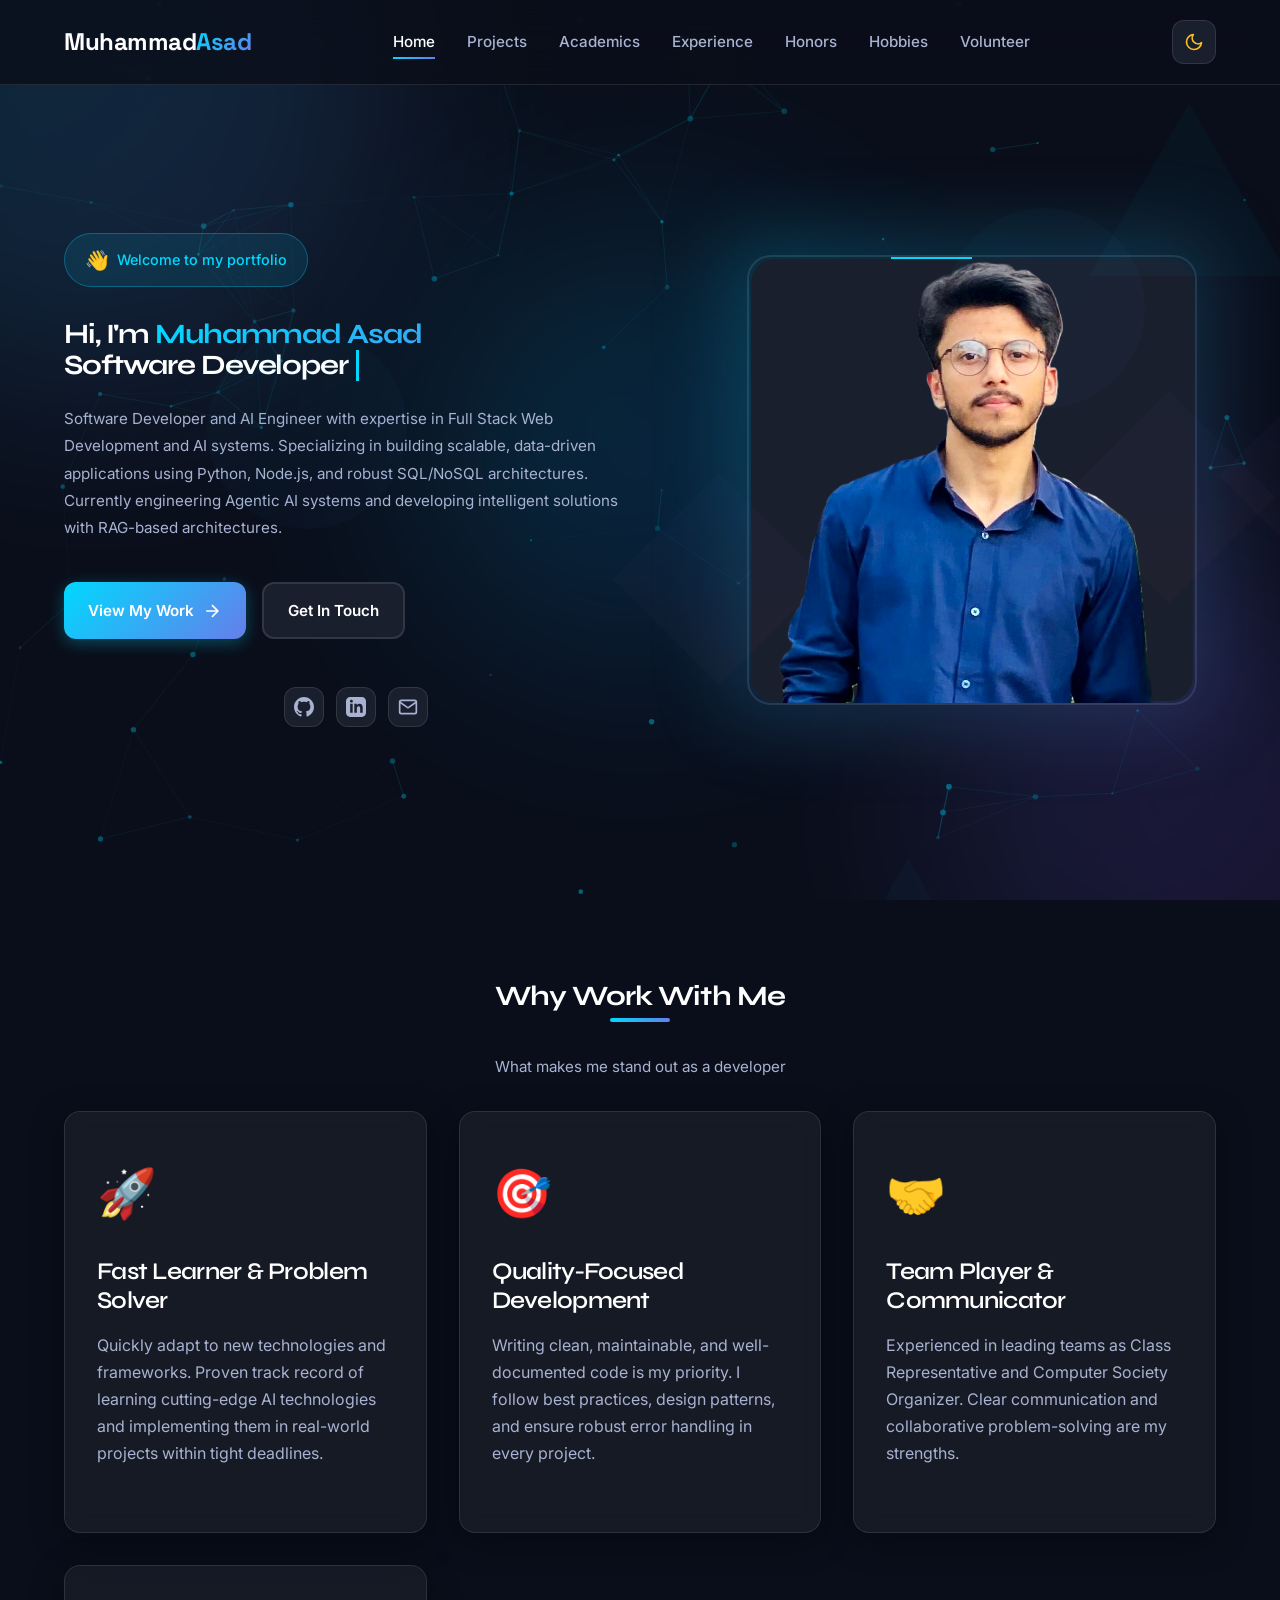
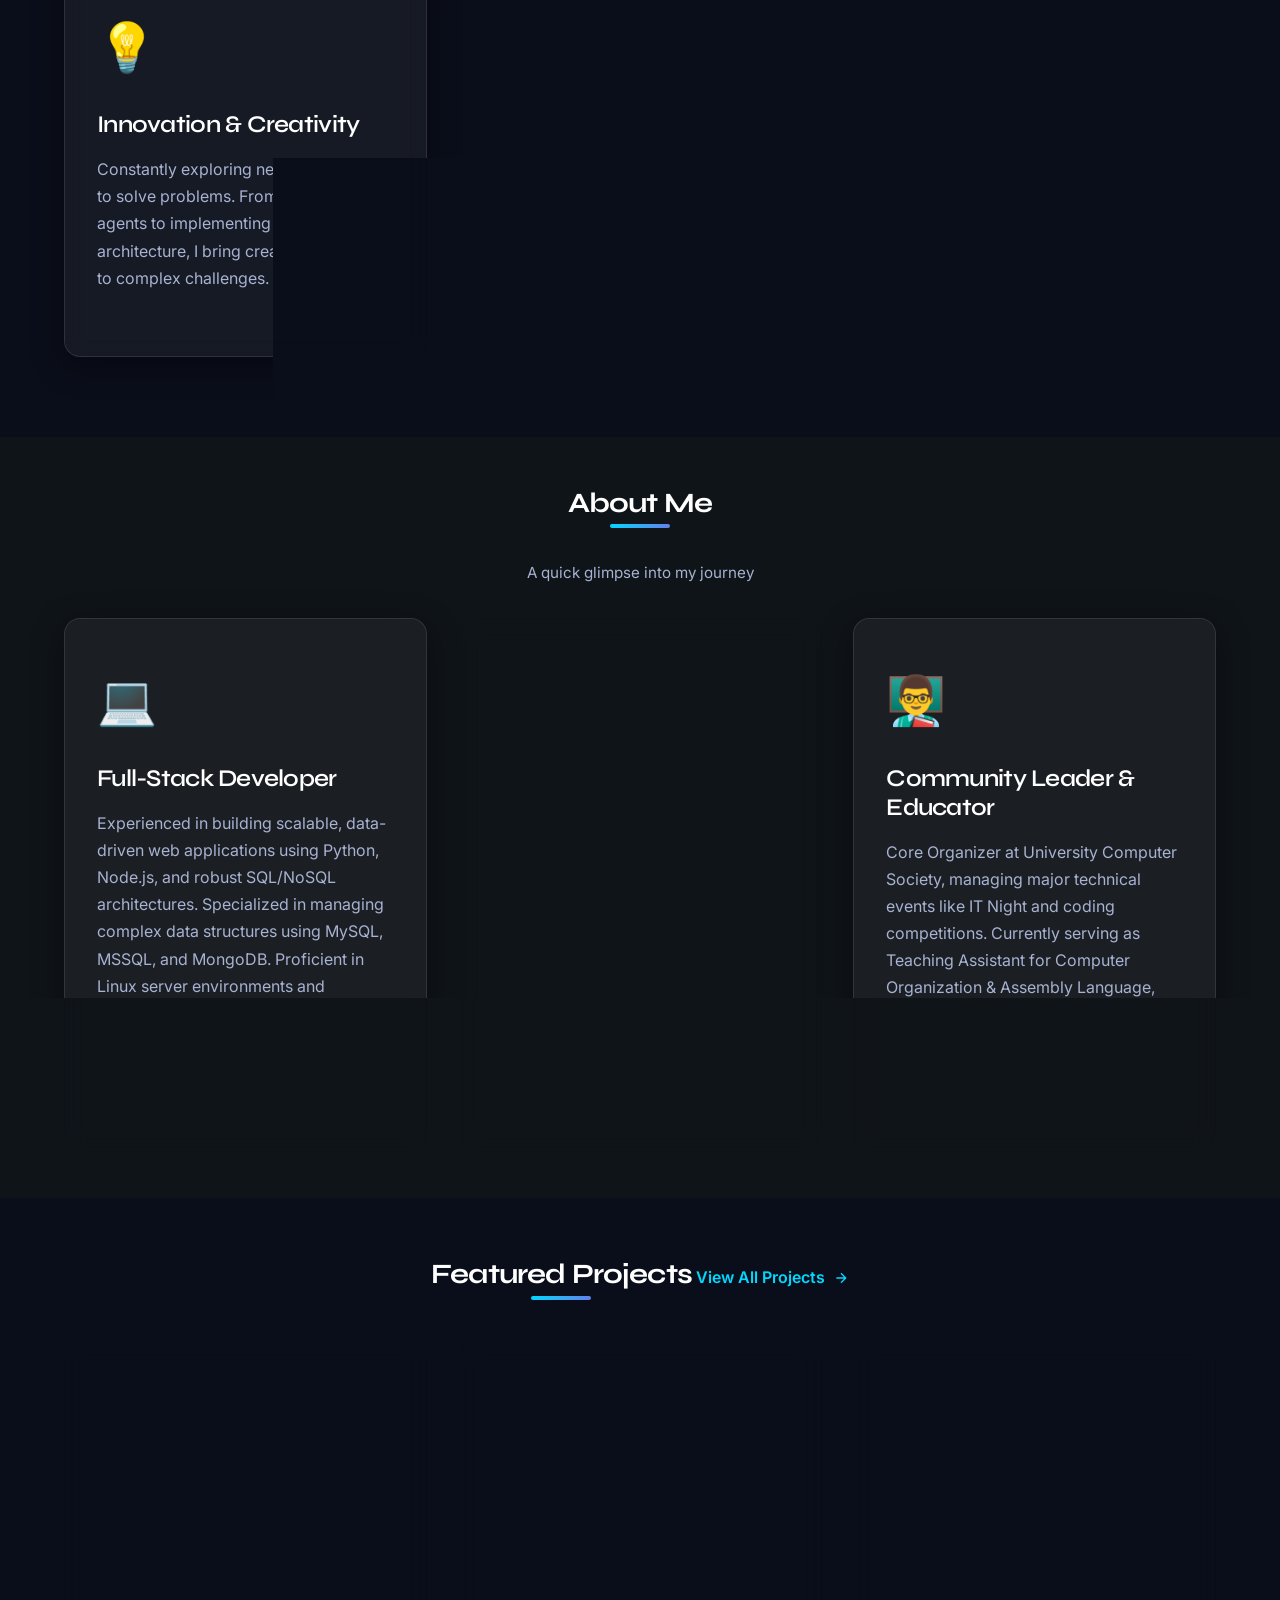
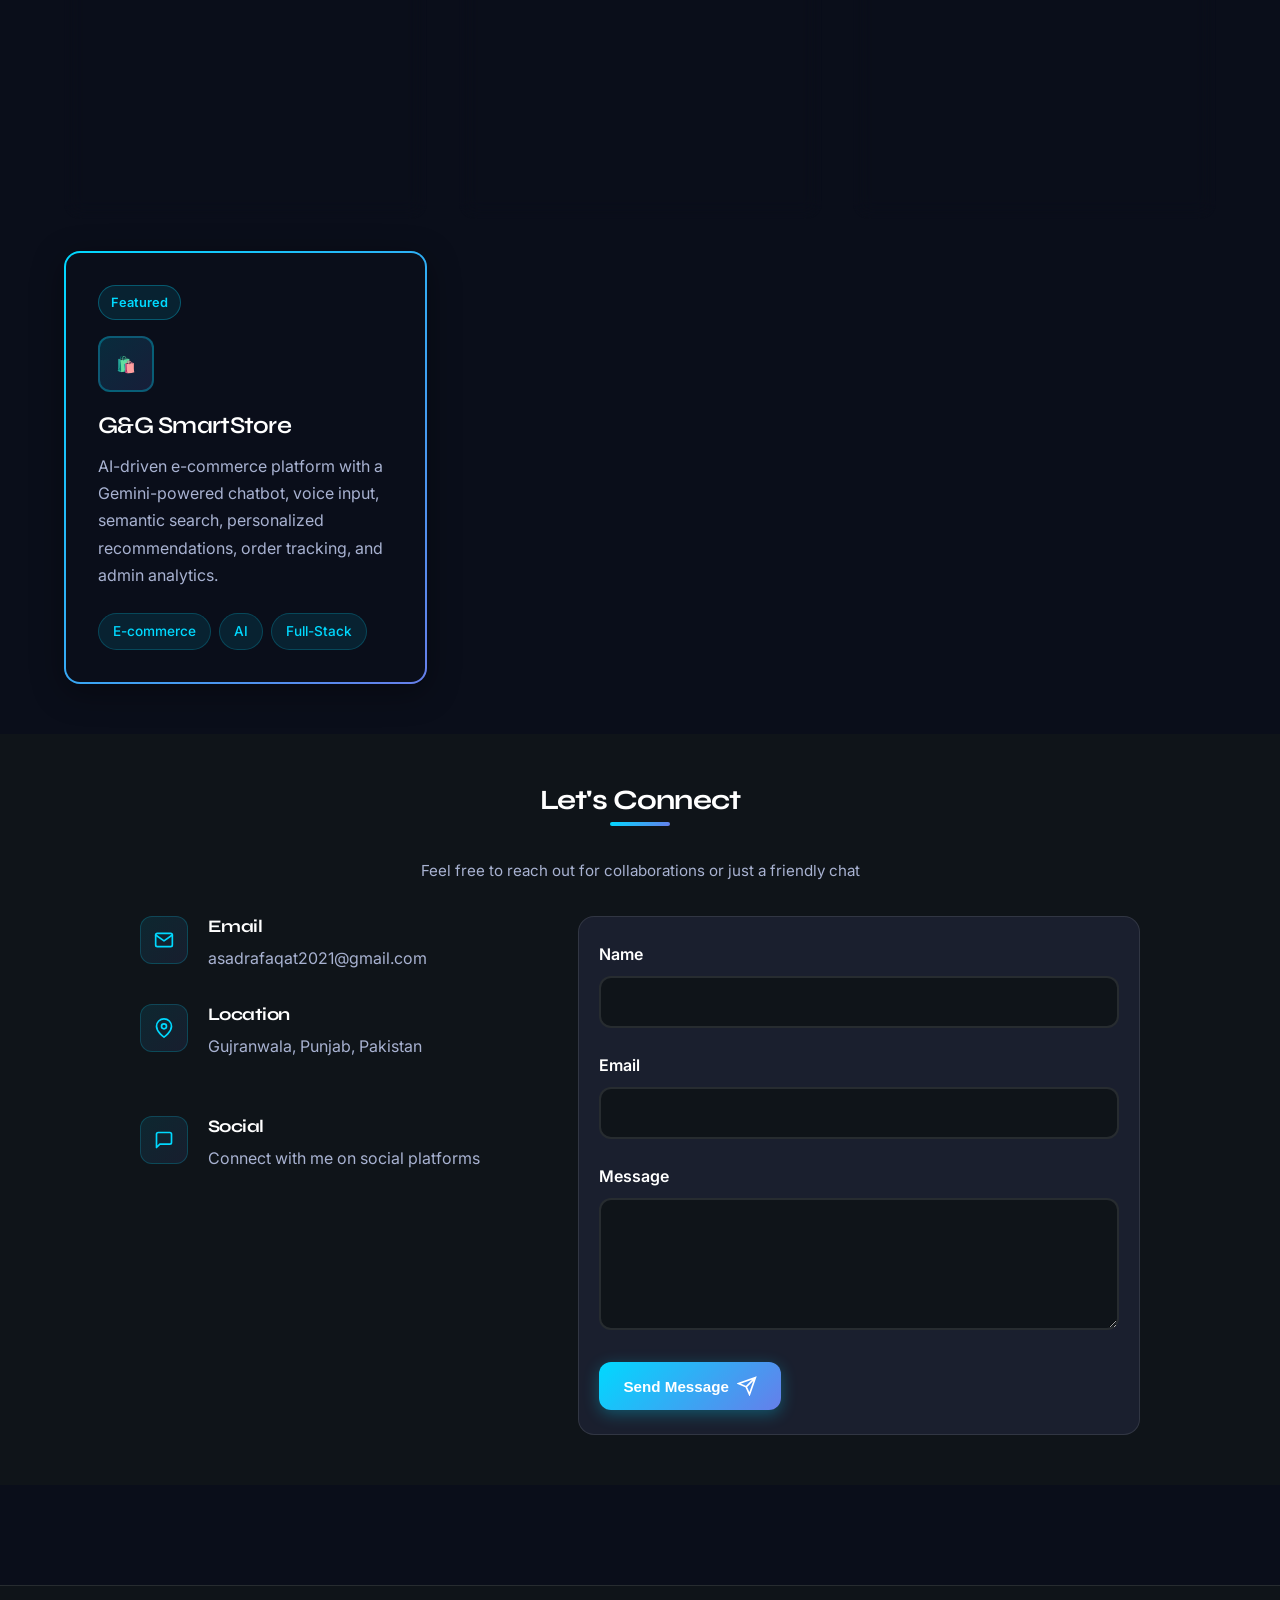
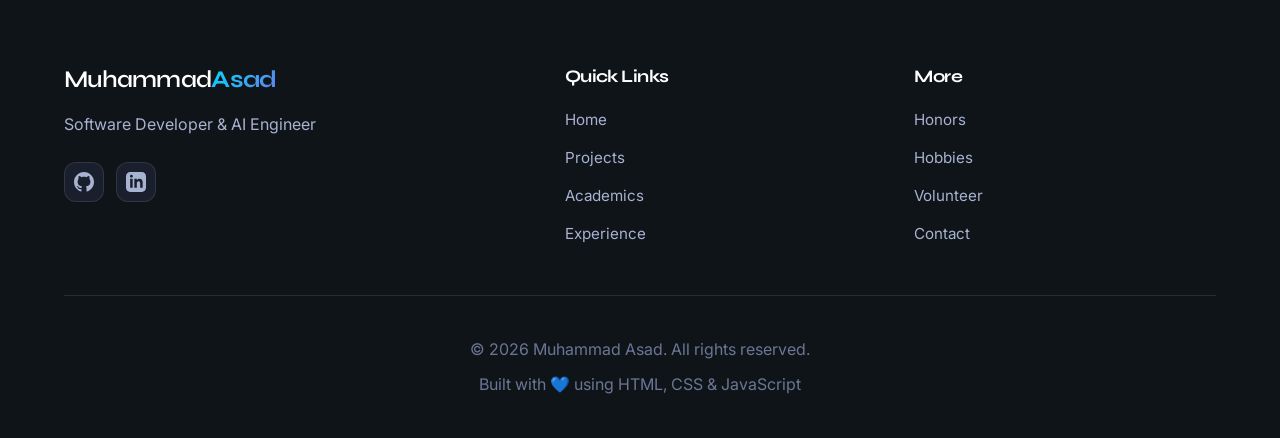
==== index.html @ bdb94d13 "Portfolio Completed" ====
<!DOCTYPE html>
<html lang="en">
<head>
  <meta charset="UTF-8">
  <meta name="viewport" content="width=device-width, initial-scale=1.0">
  <title>ASAD2204 - Portfolio</title>
  <link rel="stylesheet" href="styles.css">
  <link rel="stylesheet" href="page-common.css">
  <link rel="stylesheet" href="enhanced-effects.css">
  <link rel="preconnect" href="https://fonts.googleapis.com">
  <link rel="preconnect" href="https://fonts.gstatic.com" crossorigin>
  <link href="https://fonts.googleapis.com/css2?family=Syne:wght@400;600;700;800&family=Inter:wght@300;400;500;600&display=swap" rel="stylesheet">
</head>
<body>
  <!-- Navigation -->
  <nav class="navbar" id="navbar">
    <div class="container">
      <div class="nav-content">
        <a href="index.html" class="logo">Muhammad<span class="logo-accent">Asad</span></a>
        
        <div class="nav-links" id="navLinks">
          <a href="index.html" class="nav-link active">Home</a>
          <a href="projects.html" class="nav-link">Projects</a>
          <a href="academics.html" class="nav-link">Academics</a>
          <a href="experience.html" class="nav-link">Experience</a>
          <a href="honors.html" class="nav-link">Honors</a>
          <a href="hobbies.html" class="nav-link">Hobbies</a>
          <a href="volunteer.html" class="nav-link">Volunteer</a>
        </div>

        <div class="nav-actions">
          <button class="theme-toggle" id="themeToggle" aria-label="Toggle theme">
            <svg class="theme-icon" width="20" height="20" viewBox="0 0 24 24" fill="none" stroke="currentColor" stroke-width="2" stroke-linecap="round" stroke-linejoin="round">
              <path d="M21 12.79A9 9 0 1 1 11.21 3 7 7 0 0 0 21 12.79z"/>
            </svg>
          </button>
          <button class="mobile-toggle" id="mobileToggle" aria-label="Toggle menu">
            <span></span>
            <span></span>
            <span></span>
          </button>
        </div>
      </div>
    </div>
  </nav>

  <!-- Animated Background -->
  <div class="bg-animation">
    <div class="shape shape-1"></div>
    <div class="shape shape-2"></div>
    <div class="shape shape-3"></div>
  </div>

  <!-- Hero Section -->
  <section class="hero-home">
    <div class="container">
      <div class="hero-grid">
        <div class="hero-content">
          <div class="hero-badge">
            <span class="badge-icon">👋</span>
            <span>Welcome to my portfolio</span>
          </div>
          
          <h1 class="hero-title">
            Hi, I'm <span class="gradient-text">Muhammad Asad</span><br>
            <span class="typewriter" id="typewriter"></span>
          </h1>
          
          <p class="hero-description">
            Software Developer and AI Engineer with expertise in Full Stack Web Development and 
            AI systems. Specializing in building scalable, data-driven applications using Python, 
            Node.js, and robust SQL/NoSQL architectures. Currently engineering Agentic AI systems 
            and developing intelligent solutions with RAG-based architectures.
          </p>

          <div class="hero-cta">
            <a href="projects.html" class="btn btn-primary ripple magnetic glow">
              <span>View My Work</span>
              <svg width="20" height="20" viewBox="0 0 24 24" fill="none" stroke="currentColor" stroke-width="2">
                <path d="M5 12h14M12 5l7 7-7 7"/>
              </svg>
            </a>
            <a href="#contact" class="btn btn-secondary ripple magnetic">
              <span>Get In Touch</span>
            </a>
          </div>

          <div class="social-links">
            <a href="https://github.com/ASAD2204" target="_blank" rel="noopener" class="social-link" aria-label="GitHub">
              <svg width="24" height="24" viewBox="0 0 24 24" fill="currentColor">
                <path d="M12 0c-6.626 0-12 5.373-12 12 0 5.302 3.438 9.8 8.207 11.387.599.111.793-.261.793-.577v-2.234c-3.338.726-4.033-1.416-4.033-1.416-.546-1.387-1.333-1.756-1.333-1.756-1.089-.745.083-.729.083-.729 1.205.084 1.839 1.237 1.839 1.237 1.07 1.834 2.807 1.304 3.492.997.107-.775.418-1.305.762-1.604-2.665-.305-5.467-1.334-5.467-5.931 0-1.311.469-2.381 1.236-3.221-.124-.303-.535-1.524.117-3.176 0 0 1.008-.322 3.301 1.23.957-.266 1.983-.399 3.003-.404 1.02.005 2.047.138 3.006.404 2.291-1.552 3.297-1.23 3.297-1.23.653 1.653.242 2.874.118 3.176.77.84 1.235 1.911 1.235 3.221 0 4.609-2.807 5.624-5.479 5.921.43.372.823 1.102.823 2.222v3.293c0 .319.192.694.801.576 4.765-1.589 8.199-6.086 8.199-11.386 0-6.627-5.373-12-12-12z"/>
              </svg>
            </a>
            <a href="https://www.linkedin.com/in/muhammad-asad-7a708a2a0" target="_blank" rel="noopener" class="social-link" aria-label="LinkedIn">
              <svg width="24" height="24" viewBox="0 0 24 24" fill="currentColor">
                <path d="M19 0h-14c-2.761 0-5 2.239-5 5v14c0 2.761 2.239 5 5 5h14c2.762 0 5-2.239 5-5v-14c0-2.761-2.238-5-5-5zm-11 19h-3v-11h3v11zm-1.5-12.268c-.966 0-1.75-.79-1.75-1.764s.784-1.764 1.75-1.764 1.75.79 1.75 1.764-.783 1.764-1.75 1.764zm13.5 12.268h-3v-5.604c0-3.368-4-3.113-4 0v5.604h-3v-11h3v1.765c1.396-2.586 7-2.777 7 2.476v6.759z"/>
              </svg>
            </a>
            <a href="mailto:asadrafaqat2021@gmail.com" class="social-link" aria-label="Email">
              <svg width="24" height="24" viewBox="0 0 24 24" fill="none" stroke="currentColor" stroke-width="2">
                <path d="M4 4h16c1.1 0 2 .9 2 2v12c0 1.1-.9 2-2 2H4c-1.1 0-2-.9-2-2V6c0-1.1.9-2 2-2z"/>
                <polyline points="22,6 12,13 2,6"/>
              </svg>
            </a>
          </div>
        </div>

        <div class="hero-image">
          <div class="image-container">
            <div class="image-decoration"></div>
            <div class="image-placeholder">
              <img src="myPhoto.png" alt="Muhammad Asad" class="hero-photo" />
            </div>
          </div>
        </div>
      </div>
    </div>
  </section>

  <!-- Why Work With Me Section -->
  <section class="stats-section">
    <div class="container">
      <div class="section-header">
        <h2 class="section-title">Why Work With Me</h2>
        <p class="section-subtitle">What makes me stand out as a developer</p>
      </div>
      <div class="about-grid">
        <div class="about-card glass-card enhanced-card glow reveal">
          <div class="card-icon">🚀</div>
          <h3>Fast Learner & Problem Solver</h3>
          <p>Quickly adapt to new technologies and frameworks. Proven track record of learning cutting-edge AI technologies and implementing them in real-world projects within tight deadlines.</p>
        </div>
        <div class="about-card glass-card enhanced-card glow reveal">
          <div class="card-icon">🎯</div>
          <h3>Quality-Focused Development</h3>
          <p>Writing clean, maintainable, and well-documented code is my priority. I follow best practices, design patterns, and ensure robust error handling in every project.</p>
        </div>
        <div class="about-card glass-card enhanced-card glow reveal">
          <div class="card-icon">🤝</div>
          <h3>Team Player & Communicator</h3>
          <p>Experienced in leading teams as Class Representative and Computer Society Organizer. Clear communication and collaborative problem-solving are my strengths.</p>
        </div>
        <div class="about-card glass-card enhanced-card glow reveal">
          <div class="card-icon">💡</div>
          <h3>Innovation & Creativity</h3>
          <p>Constantly exploring new approaches to solve problems. From building AI agents to implementing microservices architecture, I bring creative solutions to complex challenges.</p>
        </div>
      </div>
    </div>
  </section>

  <!-- About Section -->
  <section class="about-section">
    <div class="container">
      <div class="section-header">
        <h2 class="section-title">About Me</h2>
        <p class="section-subtitle">A quick glimpse into my journey</p>
      </div>

      <div class="about-grid">
        <div class="about-card glass-card enhanced-card glow reveal">
          <div class="card-icon">💻</div>
          <h3>Full-Stack Developer</h3>
          <p>Experienced in building scalable, data-driven web applications using Python, Node.js, and robust SQL/NoSQL architectures. Specialized in managing complex data structures using MySQL, MSSQL, and MongoDB. Proficient in Linux server environments and command-line operations for efficient backend development.</p>
        </div>
        <div class="about-card glass-card enhanced-card glow reveal">
          <div class="card-icon">🤖</div>
          <h3>AI Engineer</h3>
          <p>Currently engineering Agentic AI systems with cutting-edge technology. Recently developed an intelligent E-commerce Webstore featuring RAG-based architecture and Gemini API integration for autonomous customer support. Expertise in building AI solutions with advanced NLP techniques, semantic search, and conversational interfaces.</p>
        </div>
        <div class="about-card glass-card enhanced-card glow reveal">
          <div class="card-icon">👨‍🏫</div>
          <h3>Community Leader & Educator</h3>
          <p>Core Organizer at University Computer Society, managing major technical events like IT Night and coding competitions. Currently serving as Teaching Assistant for Computer Organization & Assembly Language, mentoring students in low-level system architecture. Class Representative from 2nd to 8th semester.</p>
        </div>
      </div>
    </div>
  </section>

  <!-- Featured Projects Preview -->
  <section class="featured-section">
    <div class="container">
      <div class="section-header">
        <h2 class="section-title">Featured Projects</h2>
        <a href="projects.html" class="section-link">
          View All Projects
          <svg width="16" height="16" viewBox="0 0 24 24" fill="none" stroke="currentColor" stroke-width="2">
            <path d="M5 12h14M12 5l7 7-7 7"/>
          </svg>
        </a>
      </div>

      <div class="featured-grid">
        <a href="https://github.com/ASAD2204/PROJECT_NEXUS" target="_blank" class="featured-card glass-card enhanced-card glow neon-border reveal">
          <div class="featured-badge">Final Year Project</div>
          <div class="featured-icon">🎓</div>
          <h3>Project Nexus</h3>
          <p>AI-powered university management ecosystem with microservices architecture, Kafka event streaming, hybrid AI (CAG + RAG), and biometric attendance with spoof detection.</p>
          <div class="featured-tech">
            <span>AI/ML</span>
            <span>Microservices</span>
            <span>Full-Stack</span>
          </div>
        </a>

        <a href="https://github.com/ASAD2204/NetMon-AI" target="_blank" class="featured-card glass-card enhanced-card glow neon-border reveal">
          <div class="featured-badge">Featured</div>
          <div class="featured-icon">🤖</div>
          <h3>NetMon-AI</h3>
          <p>Intelligent system administration platform with conversational AI shell, real-time TUI dashboards, and Human-in-the-Loop security protocol.</p>
          <div class="featured-tech">
            <span>AI</span>
            <span>System Admin</span>
            <span>Security</span>
          </div>
        </a>

        <a href="https://github.com/ASAD2204/Face_Attendance_System" target="_blank" class="featured-card glass-card enhanced-card glow neon-border reveal">
          <div class="featured-badge">Production Ready</div>
          <div class="featured-icon">👁️</div>
          <h3>VisionPass</h3>
          <p>Face attendance system with Triple-Layer Security (Geo-Fencing + Liveness + Recognition), 99.8% spoofing prevention, and voice/blink verification.</p>
          <div class="featured-tech">
            <span>Computer Vision</span>
            <span>Security</span>
            <span>Biometric</span>
          </div>
        </a>
        
        <a href="https://github.com/ASAD2204/webstore-ai-ecommerce" target="_blank" class="featured-card glass-card enhanced-card glow neon-border reveal">
          <div class="featured-badge">Featured</div>
          <div class="featured-icon">🛍️</div>
          <h3>G&G SmartStore</h3>
          <p>AI-driven e-commerce platform with a Gemini-powered chatbot, voice input, semantic search, personalized recommendations, order tracking, and admin analytics.</p>
          <div class="featured-tech">
            <span>E-commerce</span>
            <span>AI</span>
            <span>Full-Stack</span>
          </div>
        </a>
      </div>
    </div>
  </section>

  <!-- Contact Section -->
  <section class="contact-section" id="contact">
    <div class="container">
      <div class="section-header">
        <h2 class="section-title">Let's Connect</h2>
        <p class="section-subtitle">Feel free to reach out for collaborations or just a friendly chat</p>
      </div>

      <div class="contact-grid">
        <div class="contact-info">
          <div class="contact-item">
            <div class="contact-icon">
              <svg width="24" height="24" viewBox="0 0 24 24" fill="none" stroke="currentColor" stroke-width="2" stroke-linecap="round" stroke-linejoin="round">
                <path d="M4 4h16c1.1 0 2 .9 2 2v12c0 1.1-.9 2-2 2H4c-1.1 0-2-.9-2-2V6c0-1.1.9-2 2-2z"/>
                <polyline points="22,6 12,13 2,6"/>
              </svg>
            </div>
            <div>
              <h4>Email</h4>
              <a href="mailto:asadrafaqat2021@gmail.com">asadrafaqat2021@gmail.com</a>
            </div>
          </div>
          <div class="contact-item">
            <div class="contact-icon">
              <svg width="24" height="24" viewBox="0 0 24 24" fill="none" stroke="currentColor" stroke-width="2" stroke-linecap="round" stroke-linejoin="round">
                <path d="M21 10c0 7-9 13-9 13s-9-6-9-13a9 9 0 0 1 18 0z"/>
                <circle cx="12" cy="10" r="3"/>
              </svg>
            </div>
            <div>
              <h4>Location</h4>
              <p>Gujranwala, Punjab, Pakistan</p>
            </div>
          </div>
          <div class="contact-item">
            <div class="contact-icon">
              <svg width="24" height="24" viewBox="0 0 24 24" fill="none" stroke="currentColor" stroke-width="2" stroke-linecap="round" stroke-linejoin="round">
                <path d="M21 15a2 2 0 0 1-2 2H7l-4 4V5a2 2 0 0 1 2-2h14a2 2 0 0 1 2 2z"/>
              </svg>
            </div>
            <div>
              <h4>Social</h4>
              <p>Connect with me on social platforms</p>
            </div>
          </div>
        </div>

        <form class="contact-form">
          <div class="form-group">
            <label for="name">Name</label>
            <input type="text" id="name" name="name" required>
          </div>
          <div class="form-group">
            <label for="email">Email</label>
            <input type="email" id="email" name="email" required>
          </div>
          <div class="form-group">
            <label for="message">Message</label>
            <textarea id="message" name="message" rows="5" required></textarea>
          </div>
          <button type="submit" class="btn btn-primary ripple magnetic glow">
            <span>Send Message</span>
            <svg width="20" height="20" viewBox="0 0 24 24" fill="none" stroke="currentColor" stroke-width="2">
              <path d="M22 2L11 13M22 2l-7 20-4-9-9-4 20-7z"/>
            </svg>
          </button>
        </form>
      </div>
    </div>
  </section>

  <!-- Footer -->
  <footer class="footer">
    <div class="container">
      <div class="footer-content">
        <div class="footer-section">
          <h3>Muhammad<span class="logo-accent">Asad</span></h3>
          <p>Software Developer & AI Engineer</p>
          <div class="footer-social">
            <a href="https://github.com/ASAD2204" target="_blank" rel="noopener" aria-label="GitHub">
              <svg width="20" height="20" viewBox="0 0 24 24" fill="currentColor">
                <path d="M12 0c-6.626 0-12 5.373-12 12 0 5.302 3.438 9.8 8.207 11.387.599.111.793-.261.793-.577v-2.234c-3.338.726-4.033-1.416-4.033-1.416-.546-1.387-1.333-1.756-1.333-1.756-1.089-.745.083-.729.083-.729 1.205.084 1.839 1.237 1.839 1.237 1.07 1.834 2.807 1.304 3.492.997.107-.775.418-1.305.762-1.604-2.665-.305-5.467-1.334-5.467-5.931 0-1.311.469-2.381 1.236-3.221-.124-.303-.535-1.524.117-3.176 0 0 1.008-.322 3.301 1.23.957-.266 1.983-.399 3.003-.404 1.02.005 2.047.138 3.006.404 2.291-1.552 3.297-1.23 3.297-1.23.653 1.653.242 2.874.118 3.176.77.84 1.235 1.911 1.235 3.221 0 4.609-2.807 5.624-5.479 5.921.43.372.823 1.102.823 2.222v3.293c0 .319.192.694.801.576 4.765-1.589 8.199-6.086 8.199-11.386 0-6.627-5.373-12-12-12z"/>
              </svg>
            </a>
            <a href="https://www.linkedin.com/in/muhammad-asad-7a708a2a0" target="_blank" rel="noopener" aria-label="LinkedIn">
              <svg width="20" height="20" viewBox="0 0 24 24" fill="currentColor">
                <path d="M19 0h-14c-2.761 0-5 2.239-5 5v14c0 2.761 2.239 5 5 5h14c2.762 0 5-2.239 5-5v-14c0-2.761-2.238-5-5-5zm-11 19h-3v-11h3v11zm-1.5-12.268c-.966 0-1.75-.79-1.75-1.764s.784-1.764 1.75-1.764 1.75.79 1.75 1.764-.783 1.764-1.75 1.764zm13.5 12.268h-3v-5.604c0-3.368-4-3.113-4 0v5.604h-3v-11h3v1.765c1.396-2.586 7-2.777 7 2.476v6.759z"/>
              </svg>
            </a>
          </div>
        </div>
        
        <div class="footer-section">
          <h4>Quick Links</h4>
          <div class="footer-links">
            <a href="index.html">Home</a>
            <a href="projects.html">Projects</a>
            <a href="academics.html">Academics</a>
            <a href="experience.html">Experience</a>
          </div>
        </div>

        <div class="footer-section">
          <h4>More</h4>
          <div class="footer-links">
            <a href="honors.html">Honors</a>
            <a href="hobbies.html">Hobbies</a>
            <a href="volunteer.html">Volunteer</a>
            <a href="#contact">Contact</a>
          </div>
        </div>
      </div>
      
      <div class="footer-bottom">
        <p>&copy; 2026 Muhammad Asad. All rights reserved.</p>
        <p>Built with 💙 using HTML, CSS & JavaScript</p>
      </div>
    </div>
  </footer>

  <script src="script.js"></script>
  <script src="particles.js"></script>
  <script src="animations.js"></script>
</body>
</html>
---- styles.css ----
/* ===========================
  CSS VARIABLES & THEME
  =========================== */
@import url('https://fonts.googleapis.com/css2?family=Inter:wght@300;400;500;600;700;800;900&family=Syne:wght@600;700;800&family=Space+Grotesk:wght@500;600;700&family=Poppins:wght@600;700;800&display=swap');

:root {
  /* Dark Theme Colors - Enhanced */
  --bg-primary: #0a0e1a;
  --bg-secondary: #0f1419;
  --bg-tertiary: #151923;
  --card-bg: #1a1f2e;
  --card-hover: #1f2538;
  
  --text-primary: #ffffff;
  --text-secondary: #a8b2d1;
  --text-muted: #6b7694;
  
  --accent-primary: #00d9ff;
  --accent-secondary: #667eea;
  --accent-gradient: linear-gradient(135deg, #00d9ff 0%, #667eea 100%);
  --accent-orange: #ff6b6b;
  
  --border-color: rgba(255, 255, 255, 0.1);
  --shadow-sm: 0 2px 8px rgba(0, 0, 0, 0.3);
  --shadow-md: 0 4px 16px rgba(0, 0, 0, 0.4);
  --shadow-lg: 0 8px 32px rgba(0, 0, 0, 0.5);
  --shadow-color: 0 10px 40px rgba(0, 217, 255, 0.2);
  
  --radius-sm: 8px;
  --radius-md: 12px;
  --radius-lg: 16px;
  --radius-xl: 24px;
  
  --transition: all 0.3s cubic-bezier(0.4, 0, 0.2, 1);
  --transition-smooth: all 0.4s cubic-bezier(0.25, 0.46, 0.45, 0.94);
  
  /* Typography - Enhanced */
  --font-sans: 'Inter', -apple-system, BlinkMacSystemFont, 'Segoe UI', sans-serif;
  --font-heading: 'Syne', ui-sans-serif, system-ui, -apple-system, 'Segoe UI', sans-serif;
  --base-font-size: 16px;
  --base-line-height: 1.7;
  
  /* Spacing System */
  --spacing-xs: 0.5rem;
  --spacing-sm: 1rem;
  --spacing-md: 1.5rem;
  --spacing-lg: 2rem;
  --spacing-xl: 3rem;
  --spacing-2xl: 4rem;
}

[data-theme="light"] {
  --bg-primary: #ffffff;
  --bg-secondary: #f8f9fa;
  --bg-tertiary: #f1f3f5;
  --card-bg: #ffffff;
  --card-hover: #f8f9fa;
  
  --text-primary: #1a1f2e;
  --text-secondary: #495057;
  --text-muted: #6c757d;
  
  --accent-primary: #0070f3;
  --accent-secondary: #7928ca;
  --accent-gradient: linear-gradient(135deg, #0070f3 0%, #7928ca 100%);
  
  --border-color: rgba(0, 0, 0, 0.1);
  --shadow-sm: 0 2px 8px rgba(0, 0, 0, 0.08);
  --shadow-md: 0 4px 16px rgba(0, 0, 0, 0.12);
  --shadow-lg: 0 8px 32px rgba(0, 0, 0, 0.16);
}

/* ===========================
   RESET & BASE STYLES
   =========================== */
* {
  margin: 0;
  padding: 0;
  box-sizing: border-box;
}

html {
  scroll-behavior: smooth;
}

html { font-size: var(--base-font-size); }

body {
  font-family: var(--font-sans);
  background: var(--bg-primary);
  color: var(--text-primary);
  line-height: var(--base-line-height);
  -webkit-font-smoothing: antialiased;
  -moz-osx-font-smoothing: grayscale;
  overflow-x: hidden;
  transition: background-color 0.3s ease, color 0.3s ease;
  font-weight: 400;
  font-size: 1rem;
}

h1, h2, h3, h4, h5, h6 {
  font-family: var(--font-heading);
  font-weight: 700;
  line-height: 1.2;
  letter-spacing: -0.03em;
  color: var(--text-primary);
  margin-bottom: var(--spacing-sm);
}

h1 {
  font-size: clamp(2.5rem, 5vw, 4rem);
  font-weight: 800;
  letter-spacing: -0.04em;
}

h2 {
  font-size: clamp(2rem, 4vw, 3rem);
  font-weight: 700;
}

h3 {
  font-size: clamp(1.5rem, 3vw, 2rem);
  font-weight: 600;
}

h4 {
  font-size: clamp(1.25rem, 2.5vw, 1.5rem);
}

p {
  margin-bottom: var(--spacing-md);
  line-height: var(--base-line-height);
}

a {
  text-decoration: none;
  color: inherit;
  transition: var(--transition);
}

img {
  max-width: 100%;
  height: auto;
  display: block;
}

.container {
  max-width: 1200px;
  margin: 0 auto;
  padding: 0 24px;
}

/* ===========================
   AMAZING SPLASH SCREEN
   =========================== */
.splash-screen {
  position: fixed;
  top: 0;
  left: 0;
  width: 100%;
  height: 100vh;
  background: radial-gradient(ellipse at bottom, #1a1f2e 0%, #0a0e1a 100%);
  display: flex;
  align-items: center;
  justify-content: center;
  z-index: 10000;
  transition: opacity 0.8s ease-out, transform 0.8s ease-out;
  overflow: hidden;
}

.splash-screen.fade-out {
  opacity: 0;
  transform: scale(1.1);
  pointer-events: none;
}

/* Animated Particles Background */
.splash-particles {
  position: absolute;
  width: 100%;
  height: 100%;
  overflow: hidden;
}

.particle {
  position: absolute;
  width: 3px;
  height: 3px;
  background: var(--accent-primary);
  border-radius: 50%;
  opacity: 0;
  animation: particleFloat 3s ease-in-out infinite;
  box-shadow: 0 0 10px var(--accent-primary);
}

@keyframes particleFloat {
  0% {
    opacity: 0;
    transform: translateY(100vh) translateX(0) scale(0);
  }
  10% {
    opacity: 1;
  }
  90% {
    opacity: 1;
  }
  100% {
    opacity: 0;
    transform: translateY(-100vh) translateX(100px) scale(1);
  }
}

.splash-content {
  text-align: center;
  animation: splashFadeIn 0.8s ease-out;
  position: relative;
  z-index: 10;
}

.splash-glass-card {
  background: rgba(26, 31, 46, 0.5);
  backdrop-filter: blur(30px);
  -webkit-backdrop-filter: blur(30px);
  border: 1px solid rgba(255, 255, 255, 0.1);
  border-radius: 32px;
  padding: 56px 72px;
  box-shadow: 0 16px 64px rgba(0, 0, 0, 0.6),
              0 0 100px rgba(0, 217, 255, 0.1);
  position: relative;
  overflow: hidden;
}

.splash-glass-card::before {
  content: '';
  position: absolute;
  inset: -2px;
  background: linear-gradient(135deg, 
    rgba(0, 217, 255, 0.4) 0%, 
    rgba(102, 126, 234, 0.4) 50%,
    rgba(0, 217, 255, 0.4) 100%);
  border-radius: 32px;
  z-index: -1;
  opacity: 0.6;
  animation: borderPulse 3s ease-in-out infinite;
  filter: blur(8px);
}

@keyframes borderPulse {
  0%, 100% { opacity: 0.4; transform: scale(1); }
  50% { opacity: 0.8; transform: scale(1.02); }
}

.splash-glass-card::after {
  content: '';
  position: absolute;
  top: -50%;
  left: -50%;
  width: 200%;
  height: 200%;
  background: radial-gradient(circle, rgba(0, 217, 255, 0.05) 0%, transparent 70%);
  animation: rotate 10s linear infinite;
}

.splash-logo {
  margin-bottom: 28px;
}

.logo-circle {
  width: 120px;
  height: 120px;
  background: linear-gradient(135deg, #00d9ff 0%, #667eea 100%);
  border-radius: 50%;
  display: flex;
  align-items: center;
  justify-content: center;
  margin: 0 auto;
  box-shadow: 0 12px 40px rgba(0, 217, 255, 0.4),
              0 0 60px rgba(102, 126, 234, 0.3);
  animation: logoFloat 3s ease-in-out infinite;
  position: relative;
}

/* Rotating Rings around Logo */
.rotating-ring {
  position: absolute;
  border-radius: 50%;
  border: 2px solid transparent;
}

.ring-1 {
  width: 140px;
  height: 140px;
  border-top-color: rgba(0, 217, 255, 0.6);
  border-right-color: rgba(0, 217, 255, 0.3);
  animation: ringRotate 2s linear infinite;
}

.ring-2 {
  width: 160px;
  height: 160px;
  border-top-color: rgba(102, 126, 234, 0.6);
  border-left-color: rgba(102, 126, 234, 0.3);
  animation: ringRotate 3s linear infinite reverse;
}

.ring-3 {
  width: 180px;
  height: 180px;
  border-top-color: rgba(0, 217, 255, 0.4);
  border-bottom-color: rgba(102, 126, 234, 0.4);
  animation: ringRotate 4s linear infinite;
}

@keyframes ringRotate {
  from { transform: rotate(0deg); }
  to { transform: rotate(360deg); }
}

.logo-circle::before {
  content: '';
  position: absolute;
  inset: -8px;
  background: linear-gradient(135deg, #00d9ff, #667eea);
  border-radius: 50%;
  filter: blur(20px);
  opacity: 0.6;
  z-index: -1;
  animation: glowPulse 2s ease-in-out infinite;
}

@keyframes glowPulse {
  0%, 100% { 
    opacity: 0.4;
    transform: scale(0.95);
  }
  50% { 
    opacity: 0.8;
    transform: scale(1.05);
  }
}

.logo-text {
  font-family: 'Syne', sans-serif;
  font-size: 2.8rem;
  font-weight: 800;
  color: white;
  letter-spacing: -2px;
  text-shadow: 0 4px 12px rgba(0, 0, 0, 0.4);
  position: relative;
  z-index: 10;
}

.splash-title {
  font-size: 2.8rem;
  font-weight: 700;
  margin-bottom: 12px;
  background: linear-gradient(135deg, #00d9ff 0%, #667eea 50%, #00d9ff 100%);
  background-size: 200% auto;
  -webkit-background-clip: text;
  -webkit-text-fill-color: transparent;
  background-clip: text;
  animation: titleShimmer 3s ease-in-out infinite, titleSlideUp 0.8s ease-out 0.3s backwards;
}

@keyframes titleShimmer {
  0%, 100% { background-position: 0% center; }
  50% { background-position: 100% center; }
}

.splash-subtitle {
  font-size: 1.2rem;
  color: var(--text-secondary);
  margin-bottom: 40px;
  animation: titleSlideUp 0.8s ease-out 0.5s backwards;
  letter-spacing: 0.5px;
}

.splash-loader {
  width: 280px;
  height: 6px;
  background: rgba(255, 255, 255, 0.08);
  border-radius: 10px;
  margin: 0 auto 20px;
  overflow: visible;
  position: relative;
  box-shadow: inset 0 2px 4px rgba(0, 0, 0, 0.3);
}

.loader-bar {
  height: 100%;
  background: linear-gradient(90deg, #00d9ff 0%, #667eea 50%, #00d9ff 100%);
  background-size: 200% 100%;
  border-radius: 10px;
  width: 0%;
  transition: width 0.1s ease-out;
  box-shadow: 0 0 20px rgba(0, 217, 255, 0.6),
              0 0 40px rgba(102, 126, 234, 0.4);
  animation: shimmer 2s ease-in-out infinite;
  position: relative;
}

@keyframes shimmer {
  0%, 100% { background-position: 0% center; }
  50% { background-position: 100% center; }
}

.loader-bar::after {
  content: '';
  position: absolute;
  top: 0;
  right: 0;
  width: 30px;
  height: 100%;
  background: linear-gradient(90deg, transparent, rgba(255, 255, 255, 0.4));
  border-radius: 10px;
  animation: slideGlow 1s ease-in-out infinite;
}

@keyframes slideGlow {
  0%, 100% { opacity: 0; }
  50% { opacity: 1; }
}

.loader-glow {
  position: absolute;
  top: -2px;
  left: 0;
  width: 0%;
  height: 10px;
  background: linear-gradient(90deg, transparent, rgba(0, 217, 255, 0.6), transparent);
  filter: blur(8px);
  border-radius: 10px;
  animation: glowMove 2s ease-in-out infinite;
}

@keyframes glowMove {
  0%, 100% { left: -20%; }
  50% { left: 120%; }
}

.splash-loading-info {
  display: flex;
  justify-content: space-between;
  align-items: center;
  gap: 20px;
}

.splash-loading-text {
  color: var(--accent-primary);
  font-size: 1.1rem;
  font-weight: 700;
  letter-spacing: 2px;
  text-shadow: 0 0 10px rgba(0, 217, 255, 0.5);
  animation: numberPulse 0.5s ease-in-out infinite;
}

@keyframes numberPulse {
  0%, 100% { transform: scale(1); }
  50% { transform: scale(1.05); }
}

.splash-status {
  color: var(--text-secondary);
  font-size: 0.85rem;
  font-weight: 500;
  letter-spacing: 1px;
  animation: textFade 1.5s ease-in-out infinite;
}

@keyframes textFade {
  0%, 100% { opacity: 0.5; }
  50% { opacity: 1; }
}

@keyframes splashFadeIn {
  from { opacity: 0; transform: scale(0.95) translateY(20px); }
  to { opacity: 1; transform: scale(1) translateY(0); }
}

@keyframes logoFloat {
  0%, 100% { transform: translateY(0) rotate(0deg); }
  50% { transform: translateY(-12px) rotate(2deg); }
}

@keyframes titleSlideUp {
  from { opacity: 0; transform: translateY(30px); }
  to { opacity: 1; transform: translateY(0); }
}

[data-theme="light"] .splash-screen {
  background: radial-gradient(ellipse at bottom, #f1f3f5 0%, #ffffff 100%);
}

[data-theme="light"] .splash-glass-card {
  background: rgba(255, 255, 255, 0.7);
  border-color: rgba(0, 0, 0, 0.1);
  box-shadow: 0 16px 64px rgba(0, 0, 0, 0.1),
              0 0 100px rgba(0, 112, 243, 0.1);
}

[data-theme="light"] .splash-loader {
  background: rgba(0, 0, 0, 0.08);
}

/* Responsive */
@media (max-width: 768px) {
  .splash-glass-card {
    padding: 40px 32px;
  }
  
  .logo-circle {
    width: 100px;
    height: 100px;
  }
  
  .ring-1 { width: 120px; height: 120px; }
  .ring-2 { width: 140px; height: 140px; }
  .ring-3 { width: 160px; height: 160px; }
  
  .splash-title {
    font-size: 2.2rem;
  }
  
  .splash-loader {
    width: 220px;
  }
}

/* ===========================
   ANIMATED BACKGROUND
   =========================== */
.bg-animation {
  position: fixed;
  top: 0;
  left: 0;
  width: 100%;
  height: 100%;
  z-index: -1;
  overflow: hidden;
  background: var(--bg-primary);
  transition: background 0.3s ease;
}

.shape {
  position: absolute;
  border-radius: 50%;
  filter: blur(100px);
  opacity: 0.15;
  animation: float 25s infinite ease-in-out;
  transition: opacity 0.3s ease;
}

[data-theme="light"] .shape {
  opacity: 0.08;
}

.shape-1 {
  width: 600px;
  height: 600px;
  background: linear-gradient(135deg, #00d9ff, #667eea);
  top: -200px;
  left: -200px;
  animation-delay: 0s;
}

.shape-2 {
  width: 500px;
  height: 500px;
  background: linear-gradient(135deg, #667eea, #7928ca);
  bottom: -150px;
  right: -150px;
  animation-delay: 7s;
}

.shape-3 {
  width: 450px;
  height: 450px;
  background: linear-gradient(135deg, #00d9ff, #0070f3);
  top: 50%;
  left: 50%;
  transform: translate(-50%, -50%);
  animation-delay: 14s;
}

@keyframes float {
  0%, 100% { transform: translate(0, 0) scale(1); }
  25% { transform: translate(50px, 50px) scale(1.1); }
  50% { transform: translate(-30px, 80px) scale(0.9); }
  75% { transform: translate(40px, -40px) scale(1.05); }
}

/* ===========================
   NAVIGATION
   =========================== */
.navbar {
  position: fixed;
  top: 0;
  left: 0;
  right: 0;
  z-index: 1000;
  background: rgba(10, 14, 26, 0.8);
  backdrop-filter: blur(20px);
  border-bottom: 1px solid var(--border-color);
  transition: var(--transition);
}

[data-theme="light"] .navbar {
  background: rgba(255, 255, 255, 0.8);
}

.navbar.scrolled {
  box-shadow: var(--shadow-md);
}

.nav-content {
  display: flex;
  align-items: center;
  justify-content: space-between;
  padding: 20px 0;
}

.logo {
  font-family: 'Space Grotesk', 'Syne', sans-serif;
  font-size: 1.5rem;
  font-weight: 700;
  color: var(--text-primary);
  letter-spacing: -0.02em;
  text-transform: none;
  transition: var(--transition);
}

.logo:hover {
  letter-spacing: 0.02em;
}

.logo-accent {
  background: var(--accent-gradient);
  -webkit-background-clip: text;
  -webkit-text-fill-color: transparent;
  background-clip: text;
  font-weight: 700;
}

.nav-links {
  display: flex;
  gap: 32px;
  align-items: center;
}

.nav-link {
  color: var(--text-secondary);
  font-size: 0.95rem;
  font-weight: 500;
  position: relative;
  padding: 4px 0;
}

.nav-link::after {
  content: '';
  position: absolute;
  bottom: 0;
  left: 0;
  width: 0;
  height: 2px;
  background: var(--accent-gradient);
  transition: width 0.3s ease;
}

.nav-link:hover,
.nav-link.active {
  color: var(--text-primary);
}

.nav-link:hover::after,
.nav-link.active::after {
  width: 100%;
}

.nav-actions {
  display: flex;
  align-items: center;
  gap: 16px;
}

.theme-toggle {
  width: 44px;
  height: 44px;
  border-radius: var(--radius-md);
  background: var(--card-bg);
  border: 1px solid var(--border-color);
  cursor: pointer;
  display: flex;
  align-items: center;
  justify-content: center;
  font-size: 1.2rem;
  transition: var(--transition);
  position: relative;
  overflow: hidden;
}

.theme-toggle:hover {
  background: var(--card-hover);
  transform: scale(1.05);
  border-color: var(--accent-primary);
  box-shadow: 0 0 20px rgba(0, 217, 255, 0.3);
}

.theme-icon {
  color: var(--text-primary);
  transition: var(--transition);
}

[data-theme="dark"] .theme-icon {
  color: #fbbf24;
}

[data-theme="light"] .theme-icon {
  color: #3b82f6;
}

.mobile-toggle {
  display: none;
  flex-direction: column;
  gap: 5px;
  background: none;
  border: none;
  cursor: pointer;
  padding: 8px;
}

.mobile-toggle span {
  width: 24px;
  height: 2px;
  background: var(--text-primary);
  transition: var(--transition);
  border-radius: 2px;
}

/* ===========================
   HERO SECTION (HOME)
   =========================== */
.hero-home {
  padding: 160px 0 100px;
  min-height: 100vh;
  display: flex;
  align-items: center;
}

.hero-grid {
  display: grid;
  grid-template-columns: 1.2fr 1fr;
  gap: 80px;
  align-items: center;
}

.hero-content {
  animation: fadeInUp 0.8s ease-out;
}

.hero-badge {
  display: inline-flex;
  align-items: center;
  gap: 8px;
  padding: 10px 20px;
  background: rgba(0, 217, 255, 0.1);
  border: 1px solid rgba(0, 217, 255, 0.3);
  border-radius: 50px;
  color: var(--accent-primary);
  font-size: 0.9rem;
  font-weight: 500;
  margin-bottom: 32px;
}

.badge-icon {
  font-size: 1.2rem;
}

.hero-title {
  font-size: clamp(2.5rem, 6vw, 4.5rem);
  font-weight: 700;
  margin-bottom: 24px;
  line-height: 1.1;
}

.gradient-text {
  background: var(--accent-gradient);
  -webkit-background-clip: text;
  -webkit-text-fill-color: transparent;
  background-clip: text;
  background-size: 200% 200%;
  animation: gradientShift 5s ease infinite;
}

@keyframes gradientShift {
  0%, 100% { background-position: 0% 50%; }
  50% { background-position: 100% 50%; }
}

.typewriter {
  display: inline-block;
  border-right: 3px solid var(--accent-primary);
  padding-right: 8px;
  animation: blink 0.7s infinite;
}

@keyframes blink {
  0%, 100% { border-color: var(--accent-primary); }
  50% { border-color: transparent; }
}

.hero-description {
  font-size: 1.15rem;
  color: var(--text-secondary);
  line-height: 1.8;
  margin-bottom: 40px;
  max-width: 600px;
}

.hero-cta {
  display: flex;
  gap: 16px;
  margin-bottom: 48px;
  flex-wrap: wrap;
}

.btn {
  display: inline-flex;
  align-items: center;
  gap: 8px;
  padding: 14px 32px;
  border-radius: var(--radius-md);
  font-weight: 600;
  font-size: 1rem;
  cursor: pointer;
  border: none;
  transition: var(--transition);
  position: relative;
  overflow: hidden;
  text-decoration: none;
}

.btn:focus-visible {
  outline: 2px solid var(--accent-primary);
  outline-offset: 3px;
}

.btn:active {
  transform: scale(0.97);
}

.btn::before {
  content: '';
  position: absolute;
  top: 0;
  left: -100%;
  width: 100%;
  height: 100%;
  background: rgba(255, 255, 255, 0.1);
  transition: left 0.5s ease;
}

.btn:hover::before {
  left: 100%;
}

.btn-primary {
  background: var(--accent-gradient);
  color: white;
  box-shadow: 0 4px 16px rgba(0, 217, 255, 0.3);
}

.btn-primary:hover {
  transform: translateY(-2px);
  box-shadow: 0 8px 24px rgba(0, 217, 255, 0.4);
}

.btn-secondary {
  background: var(--card-bg);
  color: var(--text-primary);
  border: 2px solid var(--border-color);
}

.btn-secondary:hover {
  background: var(--card-hover);
  border-color: var(--accent-primary);
  transform: translateY(-2px);
  box-shadow: 0 6px 20px rgba(0, 217, 255, 0.2);
}

.social-links {
  display: flex;
  gap: 16px;
}

.social-link {
  width: 48px;
  height: 48px;
  display: flex;
  align-items: center;
  justify-content: center;
  background: var(--card-bg);
  border: 1px solid var(--border-color);
  border-radius: var(--radius-md);
  color: var(--text-secondary);
  transition: var(--transition);
  cursor: pointer;
  text-decoration: none;
}

.social-link:hover {
  background: var(--accent-gradient);
  color: white;
  transform: translateY(-4px) scale(1.05);
  box-shadow: 0 10px 30px rgba(0, 217, 255, 0.4);
  border-color: transparent;
}

/* Hero Image */
.hero-image {
  animation: fadeInRight 0.8s ease-out 0.3s backwards;
}

.image-container {
  position: relative;
  width: 100%;
  max-width: 450px;
  margin: 0 auto;
}

.image-decoration {
  position: absolute;
  inset: -20px;
  background: var(--accent-gradient);
  border-radius: var(--radius-xl);
  opacity: 0.2;
  filter: blur(40px);
  z-index: -1;
}

.image-placeholder {
  position: relative;
  aspect-ratio: 1;
  background: transparent;
  border: 2px solid var(--border-color);
  border-radius: var(--radius-xl);
  display: flex;
  flex-direction: column;
  align-items: center;
  justify-content: center;
  gap: 20px;
  overflow: hidden;
}

.image-placeholder::before {
  content: '';
  position: absolute;
  top: -50%;
  left: -50%;
  width: 200%;
  height: 200%;
  background: conic-gradient(
    from 0deg,
    transparent 0deg 340deg,
    var(--accent-primary) 340deg 360deg
  );
  animation: rotate 6s linear infinite;
}

@keyframes rotate {
  100% { transform: rotate(360deg); }
}

.image-placeholder::after {
  content: '';
  position: absolute;
  inset: 2px;
  background: var(--card-bg);
  border-radius: var(--radius-xl);
}

.image-placeholder svg,
.image-text {
  position: relative;
  z-index: 1;
}

.image-text {
  font-size: 1.1rem;
  font-weight: 600;
}

/* Hero photo styling */
.image-placeholder img,
.image-placeholder .hero-photo {
  width: 100%;
  height: 100%;
  object-fit: cover;
  display: block;
}

/* Ensure photo sits above decorations and is clearly visible */
.image-placeholder .hero-photo {
  position: relative;
  z-index: 2;
  filter: brightness(1.03) contrast(1.05);
  border-radius: inherit;
}

/* Decoration should stay behind the photo */
.image-decoration {
  z-index: 0;
}

/* Certificate card styles */
.cert-card {
  background: var(--card-bg);
  border: 1px solid var(--border-color);
  border-radius: var(--radius-lg);
  overflow: hidden;
  display: grid;
  grid-template-rows: auto 1fr auto;
}

.cert-preview {
  width: 100%;
  height: 220px;
  background: var(--bg-secondary);
  display: flex;
  align-items: center;
  justify-content: center;
}

.cert-preview embed,
.cert-preview object,
.cert-preview iframe {
  width: 100%;
  height: 100%;
  border: none;
}

.cert-card-body {
  padding: 18px;
}

.cert-title {
  font-size: 1.05rem;
  font-weight: 700;
  margin-bottom: 6px;
}

.cert-meta {
  color: var(--text-secondary);
  font-size: 0.95rem;
  margin-bottom: 12px;
}

.cert-actions {
  display: flex;
  gap: 12px;
  padding: 12px 18px 18px;
}

.btn-view,
.btn-download {
  flex: 1;
  padding: 12px 20px;
  border-radius: var(--radius-md);
  font-weight: 600;
  font-size: 0.95rem;
  text-decoration: none;
  text-align: center;
  display: inline-flex;
  align-items: center;
  justify-content: center;
  gap: 8px;
  transition: var(--transition);
  cursor: pointer;
  border: none;
}

.btn-view {
  background: transparent;
  border: 2px solid var(--border-color);
  color: var(--text-primary);
}

.btn-view:hover {
  background: var(--card-hover);
  border-color: var(--accent-primary);
  transform: translateY(-2px);
}

.btn-download {
  background: var(--accent-gradient);
  color: white;
  box-shadow: 0 4px 12px rgba(0, 217, 255, 0.2);
}

.btn-download:hover {
  transform: translateY(-2px);
  box-shadow: 0 6px 20px rgba(0, 217, 255, 0.4);
}

@media (max-width: 768px) {
  .cert-preview { height: 180px; }
}

/* ===========================
   STATS SECTION
   =========================== */
.stats-section {
  padding: 80px 0;
  animation: fadeInUp 0.8s ease-out 0.5s backwards;
}

.stats-grid {
  display: grid;
  grid-template-columns: repeat(auto-fit, minmax(200px, 1fr));
  gap: 24px;
}

.stat-card {
  background: var(--card-bg);
  border: 1px solid var(--border-color);
  border-radius: var(--radius-lg);
  padding: 32px 24px;
  text-align: center;
  transition: var(--transition);
}

.stat-card:hover {
  transform: translateY(-8px);
  box-shadow: var(--shadow-lg);
  border-color: var(--accent-primary);
}

.stat-icon {
  width: 64px;
  height: 64px;
  display: flex;
  align-items: center;
  justify-content: center;
  margin: 0 auto 20px;
  background: var(--accent-gradient);
  border-radius: var(--radius-md);
  box-shadow: 0 8px 24px rgba(0, 217, 255, 0.3);
  position: relative;
}

.stat-icon svg {
  color: white;
  filter: drop-shadow(0 2px 4px rgba(0, 0, 0, 0.2));
}

.stat-icon::before {
  content: '';
  position: absolute;
  inset: -2px;
  background: var(--accent-gradient);
  border-radius: var(--radius-md);
  opacity: 0.5;
  filter: blur(10px);
  z-index: -1;
}

.stat-number {
  font-size: clamp(2.5rem, 4vw, 3rem);
  font-weight: 800;
  background: var(--accent-gradient);
  -webkit-background-clip: text;
  -webkit-text-fill-color: transparent;
  background-clip: text;
  margin-bottom: 8px;
  line-height: 1;
}

.stat-label {
  font-size: 1rem;
  color: var(--text-secondary);
  font-weight: 500;
}

/* ===========================
   SECTION STYLES
   =========================== */
section {
  padding: 80px 0;
}

.section-header {
  text-align: center;
  margin-bottom: 64px;
  animation: fadeInUp 0.8s ease-out;
}

.section-title {
  font-size: clamp(2rem, 5vw, 3rem);
  font-weight: 700;
  margin-bottom: 16px;
  position: relative;
  display: inline-block;
}

.section-title::after {
  content: '';
  position: absolute;
  bottom: -8px;
  left: 50%;
  transform: translateX(-50%);
  width: 60px;
  height: 4px;
  background: var(--accent-gradient);
  border-radius: 2px;
}

.section-subtitle {
  font-size: 1.15rem;
  color: var(--text-secondary);
  max-width: 600px;
  margin: 24px auto 0;
}

.section-link {
  display: inline-flex;
  align-items: center;
  gap: 8px;
  color: var(--accent-primary);
  font-weight: 600;
  margin-top: 16px;
}

.section-link:hover {
  gap: 12px;
}

/* ===========================
   ABOUT SECTION
   =========================== */
.about-section {
  background: var(--bg-secondary);
}

.about-grid {
  display: grid;
  grid-template-columns: repeat(auto-fit, minmax(300px, 1fr));
  gap: 32px;
}

.about-card {
  background: var(--card-bg);
  border: 1px solid var(--border-color);
  border-radius: var(--radius-lg);
  padding: 40px 32px;
  transition: var(--transition);
  animation: fadeInUp 0.8s ease-out;
}

.about-card:hover {
  transform: translateY(-8px);
  box-shadow: var(--shadow-lg);
  border-color: var(--accent-primary);
}

.card-icon {
  font-size: 3rem;
  margin-bottom: 24px;
}

.about-card h3 {
  font-size: 1.5rem;
  margin-bottom: 16px;
  color: var(--text-primary);
}

.about-card p {
  color: var(--text-secondary);
  line-height: 1.7;
}

/* ===========================
   FEATURED PROJECTS
   =========================== */
.featured-grid {
  display: grid;
  grid-template-columns: repeat(auto-fit, minmax(320px, 1fr));
  gap: 32px;
}

.featured-card {
  background: var(--card-bg);
  border: 1px solid var(--border-color);
  border-radius: var(--radius-lg);
  padding: 32px;
  transition: var(--transition);
  position: relative;
  overflow: hidden;
  animation: fadeInUp 0.8s ease-out;
  display: block;
}

.featured-card::before {
  content: '';
  position: absolute;
  top: 0;
  left: 0;
  right: 0;
  height: 3px;
  background: var(--accent-gradient);
  transform: scaleX(0);
  transform-origin: left;
  transition: transform 0.4s ease;
}

.featured-card:hover::before {
  transform: scaleX(1);
}

.featured-card:hover {
  transform: translateY(-8px);
  box-shadow: var(--shadow-lg);
  border-color: var(--accent-primary);
}

.featured-badge {
  display: inline-block;
  padding: 6px 12px;
  background: rgba(0, 217, 255, 0.1);
  border: 1px solid rgba(0, 217, 255, 0.3);
  border-radius: 50px;
  font-size: 0.8rem;
  color: var(--accent-primary);
  margin-bottom: 16px;
  font-weight: 600;
}

.featured-icon {
  width: 56px;
  height: 56px;
  display: flex;
  align-items: center;
  justify-content: center;
  background: linear-gradient(135deg, rgba(0, 217, 255, 0.15), rgba(102, 126, 234, 0.15));
  border: 2px solid rgba(0, 217, 255, 0.3);
  border-radius: var(--radius-md);
  margin-bottom: 20px;
  position: relative;
  transition: var(--transition);
}

.featured-icon svg {
  color: var(--accent-primary);
}

.featured-card:hover .featured-icon {
  background: var(--accent-gradient);
  border-color: transparent;
  box-shadow: 0 8px 24px rgba(0, 217, 255, 0.4);
}

.featured-card:hover .featured-icon svg {
  color: white;
  transform: scale(1.1);
  transition: var(--transition);
}

.featured-card h3 {
  font-size: 1.5rem;
  margin-bottom: 12px;
  color: var(--text-primary);
}

.featured-card p {
  color: var(--text-secondary);
  line-height: 1.7;
  margin-bottom: 24px;
}

.featured-tech {
  display: flex;
  flex-wrap: wrap;
  gap: 8px;
}

.featured-tech span {
  padding: 6px 14px;
  background: rgba(0, 217, 255, 0.1);
  border: 1px solid rgba(0, 217, 255, 0.2);
  border-radius: 20px;
  font-size: 0.85rem;
  color: var(--accent-primary);
  font-weight: 500;
}

/* ===========================
   CONTACT SECTION
   =========================== */
.contact-section {
  background: var(--bg-secondary);
}

.contact-grid {
  display: grid;
  grid-template-columns: 1fr 1.5fr;
  gap: 64px;
  max-width: 1000px;
  margin: 0 auto;
}

.contact-info {
  display: flex;
  flex-direction: column;
  gap: 32px;
}

.contact-item {
  display: flex;
  gap: 20px;
  align-items: flex-start;
}

.contact-icon {
  width: 56px;
  height: 56px;
  display: flex;
  align-items: center;
  justify-content: center;
  flex-shrink: 0;
  background: linear-gradient(135deg, rgba(0, 217, 255, 0.1), rgba(102, 126, 234, 0.1));
  border: 1px solid rgba(0, 217, 255, 0.2);
  border-radius: var(--radius-md);
  transition: var(--transition);
}

.contact-icon svg {
  color: var(--accent-primary);
}

.contact-item:hover .contact-icon {
  background: var(--accent-gradient);
  border-color: transparent;
  transform: translateY(-4px);
  box-shadow: 0 8px 20px rgba(0, 217, 255, 0.3);
}

.contact-item:hover .contact-icon svg {
  color: white;
}

.contact-item h4 {
  font-size: 1.1rem;
  margin-bottom: 8px;
  color: var(--text-primary);
}

.contact-item p,
.contact-item a {
  color: var(--text-secondary);
  font-size: 1rem;
}

.contact-item a:hover {
  color: var(--accent-primary);
}

.contact-form {
  background: var(--card-bg);
  border: 1px solid var(--border-color);
  border-radius: var(--radius-lg);
  padding: 40px;
}

.form-group {
  margin-bottom: 24px;
}

.form-group label {
  display: block;
  margin-bottom: 8px;
  font-weight: 600;
  color: var(--text-primary);
}

.form-group input,
.form-group textarea {
  width: 100%;
  padding: 14px 16px;
  background: var(--bg-secondary);
  border: 2px solid var(--border-color);
  border-radius: var(--radius-md);
  color: var(--text-primary);
  font-family: inherit;
  font-size: 1rem;
  transition: var(--transition);
}

.form-group input:focus,
.form-group textarea:focus {
  outline: none;
  border-color: var(--accent-primary);
  box-shadow: 0 0 0 4px rgba(0, 217, 255, 0.1);
}

.form-group textarea {
  resize: vertical;
  min-height: 120px;
}

/* ===========================
   FOOTER
   =========================== */
.footer {
  background: var(--bg-secondary);
  border-top: 1px solid var(--border-color);
  padding: 80px 0 32px;
  margin-top: 100px;
}

.footer-content {
  display: grid;
  grid-template-columns: 1.5fr 1fr 1fr;
  gap: 48px;
  margin-bottom: 48px;
}

.footer-section h3 {
  font-size: 1.5rem;
  margin-bottom: 16px;
}

.footer-section h4 {
  font-size: 1.1rem;
  margin-bottom: 20px;
  color: var(--text-primary);
}

.footer-section p {
  color: var(--text-secondary);
  line-height: 1.7;
  margin-bottom: 24px;
}

.footer-social {
  display: flex;
  gap: 12px;
}

.footer-social a {
  width: 40px;
  height: 40px;
  display: flex;
  align-items: center;
  justify-content: center;
  background: var(--card-bg);
  border: 1px solid var(--border-color);
  border-radius: var(--radius-md);
  color: var(--text-secondary);
  transition: var(--transition);
}

.footer-social a:hover {
  background: var(--accent-gradient);
  color: white;
  border-color: transparent;
  transform: translateY(-4px);
}

.footer-links {
  display: flex;
  flex-direction: column;
  gap: 12px;
}

.footer-links a {
  color: var(--text-secondary);
  font-size: 0.95rem;
  transition: var(--transition);
}

.footer-links a:hover {
  color: var(--accent-primary);
  padding-left: 8px;
}

.footer-bottom {
  padding-top: 32px;
  border-top: 1px solid var(--border-color);
  text-align: center;
  color: var(--text-muted);
}

.footer-bottom p {
  margin: 8px 0;
}

/* ===========================
   ANIMATIONS
   =========================== */
@keyframes fadeIn {
  from {
    opacity: 0;
  }
  to {
    opacity: 1;
  }
}

@keyframes fadeInUp {
  from {
    opacity: 0;
    transform: translateY(40px);
  }
  to {
    opacity: 1;
    transform: translateY(0);
  }
}

@keyframes fadeInDown {
  from {
    opacity: 0;
    transform: translateY(-40px);
  }
  to {
    opacity: 1;
    transform: translateY(0);
  }
}

@keyframes fadeInRight {
  from {
    opacity: 0;
    transform: translateX(40px);
  }
  to {
    opacity: 1;
    transform: translateX(0);
  }
}

/* ===========================
   RESPONSIVE DESIGN
   =========================== */
@media (max-width: 1024px) {
  .nav-links {
    position: fixed;
    top: 76px;
    left: 0;
    right: 0;
    background: rgba(10, 14, 26, 0.98);
    backdrop-filter: blur(20px);
    border-bottom: 1px solid var(--border-color);
    flex-direction: column;
    padding: 32px 24px;
    gap: 20px;
    transform: translateY(-120%);
    opacity: 0;
    visibility: hidden;
    transition: transform 0.4s cubic-bezier(0.4, 0, 0.2, 1), 
                opacity 0.4s ease,
                visibility 0.4s ease;
    box-shadow: 0 10px 40px rgba(0, 0, 0, 0.3);
    z-index: 999;
  }

  [data-theme="light"] .nav-links {
    background: rgba(255, 255, 255, 0.98);
  }

  .nav-links.active {
    transform: translateY(0);
    opacity: 1;
    visibility: visible;
  }

  .mobile-toggle {
    display: flex;
    z-index: 1001;
  }

  .mobile-toggle.active span:nth-child(1) {
    transform: rotate(45deg) translate(6px, 6px);
  }

  .mobile-toggle.active span:nth-child(2) {
    opacity: 0;
    transform: translateX(20px);
  }

  .mobile-toggle.active span:nth-child(3) {
    transform: rotate(-45deg) translate(6px, -6px);
  }

  .hero-grid {
    grid-template-columns: 1fr;
    gap: 60px;
  }

  .contact-grid {
    grid-template-columns: 1fr;
    gap: 48px;
  }

  .footer-content {
    grid-template-columns: 1fr;
    gap: 40px;
  }
}

@media (max-width: 768px) {
  .container {
    padding: 0 20px;
  }
  
  .navbar {
    padding: 12px 0;
  }
  
  .nav-content {
    padding: 12px 0;
  }
  
  .logo {
    font-size: 1.15rem;
  }
  
  .hero-home {
    padding: 100px 0 60px;
    text-align: center;
    min-height: auto;
  }

  .hero-grid {
    grid-template-columns: 1fr;
    gap: 40px;
  }

  .hero-content {
    order: 2;
  }

  .hero-image {
    order: 1;
  }

  .hero-badge {
    justify-content: center;
    font-size: 0.85rem;
    padding: 8px 16px;
  }

  .hero-title {
    font-size: clamp(1.8rem, 8vw, 2.5rem);
    margin-bottom: 20px;
  }
  
  .hero-description {
    font-size: 0.95rem;
    line-height: 1.6;
    margin: 0 auto 32px;
  }
  
  .image-container {
    max-width: 280px;
  }

  .hero-cta {
    flex-direction: column;
    gap: 12px;
    margin-bottom: 32px;
  }

  .btn {
    width: 100%;
    justify-content: center;
    padding: 12px 24px;
    font-size: 0.95rem;
  }

  .social-links {
    justify-content: center;
  }

  .stats-grid {
    grid-template-columns: repeat(2, 1fr);
    gap: 12px;
  }
  
  .stat-card {
    padding: 20px 16px;
  }

  .stat-icon {
    width: 48px;
    height: 48px;
    margin-bottom: 12px;
  }

  .stat-value {
    font-size: 2rem;
  }

  .stat-label {
    font-size: 0.85rem;
  }

  .about-grid {
    grid-template-columns: 1fr;
    gap: 20px;
  }

  .about-card {
    padding: 24px 20px;
  }

  .featured-grid {
    grid-template-columns: 1fr;
    gap: 20px;
  }

  .featured-card {
    padding: 24px 20px;
  }
  
  .contact-grid {
    grid-template-columns: 1fr;
    gap: 32px;
  }
  
  .contact-info {
    grid-template-columns: 1fr;
    gap: 20px;
  }
  
  .contact-form {
    padding: 28px 20px;
  }
  
  .footer-content {
    grid-template-columns: 1fr;
    gap: 32px;
    text-align: center;
  }

  .footer-social {
    justify-content: center;
  }

  .footer-links {
    flex-direction: column;
    gap: 12px;
  }

  section {
    padding: 50px 0;
  }

  .section-header {
    margin-bottom: 32px;
  }
  
  .section-title {
    font-size: 1.8rem;
  }
  
  .section-subtitle {
    font-size: 0.95rem;
  }

  .page-hero {
    padding: 100px 0 50px;
  }

  .page-title {
    font-size: 2rem;
  }

  .page-subtitle {
    font-size: 0.95rem;
  }
}

@media (max-width: 480px) {
  .container {
    padding: 0 16px;
  }

  .nav-content {
    padding: 10px 0;
  }
  
  .logo {
    font-size: 1rem;
  }

  .theme-toggle {
    width: 40px;
    height: 40px;
  }

  .mobile-toggle {
    padding: 6px;
  }
  
  .hero-home {
    padding: 90px 0 40px;
  }

  .hero-badge {
    font-size: 0.8rem;
    padding: 6px 12px;
  }

  .hero-title {
    font-size: clamp(1.5rem, 10vw, 2rem);
    margin-bottom: 16px;
  }

  .hero-description {
    font-size: 0.9rem;
    margin-bottom: 24px;
  }

  .image-container {
    max-width: 240px;
  }

  .btn {
    padding: 11px 20px;
    font-size: 0.9rem;
  }

  .social-link {
    width: 42px;
    height: 42px;
  }

  .stats-grid {
    grid-template-columns: 1fr;
    gap: 12px;
  }

  .stat-card {
    padding: 20px;
  }

  .about-card,
  .featured-card {
    padding: 20px 16px;
  }

  .card-icon,
  .featured-icon {
    font-size: 2rem;
  }

  section {
    padding: 40px 0;
  }

  .section-title {
    font-size: 1.6rem;
  }

  .section-subtitle {
    font-size: 0.9rem;
  }

  .page-hero {
    padding: 90px 0 40px;
  }

  .page-title {
    font-size: 1.75rem;
  }

  .project-stats .stat-pill {
    flex-direction: column;
    gap: 4px;
  }

  .footer-bottom {
    flex-direction: column;
    gap: 8px;
    font-size: 0.85rem;
  }
}
    width: 240px;
  }

  .hero-badge {
    font-size: 0.85rem;
    padding: 8px 16px;
  }
  
  .hero-title {
    font-size: 1.75rem;
  }

  .hero-description {
    font-size: 0.95rem;
  }
  
  .hero-photo {
    width: 240px;
    height: 240px;
  }

  .social-links {
    justify-content: center;
    gap: 12px;
  }
  
  .social-link {
    width: 40px;
    height: 40px;
  }
  
  .social-link svg {
    width: 20px;
    height: 20px;
  }

  .stats-grid {
    grid-template-columns: 1fr;
    gap: 12px;
  }

  .stat-number {
    font-size: 2.5rem;
  }
  
  .stat-card {
    padding: 20px;
  }
  
  .btn {
    padding: 14px 24px;
    font-size: 0.95rem;
  }

  .contact-form {
    padding: 24px 20px;
  }
  
  .contact-icon {
    width: 48px;
    height: 48px;
  }
  
  .contact-icon svg {
    width: 20px;
    height: 20px;
  }
  
  section {
    padding: 50px 0;
  }
  
  .section-header {
    margin-bottom: 32px;
  }
  
  .section-title {
    font-size: 1.75rem;
  }
  
  .section-subtitle {
    font-size: 0.95rem;
  }
}

/* ===========================
   ACCESSIBILITY
   =========================== */
@media (prefers-reduced-motion: reduce) {
  *,
  *::before,
  *::after {
    animation-duration: 0.01ms !important;
    animation-iteration-count: 1 !important;
    transition-duration: 0.01ms !important;
  }
}

*:focus-visible {
  outline: 2px solid var(--accent-primary);
  outline-offset: 4px;
  border-radius: 4px;
}
---- page-common.css ----
/* ===========================
   COMMON PAGE STYLES
   =========================== */

.page-hero {
  padding: 140px 0 60px;
  text-align: center;
}

.page-hero-content {
  max-width: 800px;
  margin: 0 auto;
}

.page-title {
  font-size: clamp(2.5rem, 6vw, 4rem);
  font-weight: 700;
  margin-bottom: 24px;
  animation: fadeInUp 0.8s ease-out;
}

.page-subtitle {
  font-size: 1.15rem;
  color: var(--text-secondary);
  line-height: 1.8;
  max-width: 700px;
  margin: 0 auto;
  animation: fadeInUp 0.8s ease-out 0.2s backwards;
}

/* Content Sections */
.content-section {
  padding: 80px 0;
}

.content-section:first-of-type {
  padding-top: 40px;
}

.section-title-left {
  font-size: 2.5rem;
  font-weight: 700;
  margin-bottom: 48px;
  position: relative;
  display: inline-block;
}

.section-title-left::after {
  content: '';
  position: absolute;
  bottom: -12px;
  left: 0;
  width: 80px;
  height: 4px;
  background: var(--accent-gradient);
  border-radius: 2px;
}

/* Timeline Styles */
.timeline {
  position: relative;
  padding-left: 40px;
}

.timeline::before {
  content: '';
  position: absolute;
  left: 0;
  top: 0;
  bottom: 0;
  width: 2px;
  background: linear-gradient(180deg, 
    var(--accent-primary) 0%, 
    var(--accent-secondary) 100%);
}

.timeline-item {
  position: relative;
  margin-bottom: 48px;
  animation: fadeInUp 0.8s ease-out;
}

.timeline-marker {
  position: absolute;
  left: -46px;
  top: 8px;
  width: 14px;
  height: 14px;
  background: var(--accent-gradient);
  border-radius: 50%;
  box-shadow: 0 0 0 4px var(--bg-primary), 0 0 0 6px var(--accent-primary);
}

.timeline-content {
  background: var(--card-bg);
  border: 1px solid var(--border-color);
  border-radius: var(--radius-lg);
  padding: 32px;
  transition: var(--transition);
  position: relative;
}

.timeline-content:hover {
  transform: translateX(8px);
  box-shadow: var(--shadow-lg);
  border-color: var(--accent-primary);
}

.timeline-badge {
  display: inline-block;
  padding: 6px 14px;
  background: rgba(0, 217, 255, 0.1);
  border: 1px solid rgba(0, 217, 255, 0.3);
  border-radius: 50px;
  font-size: 0.8rem;
  font-weight: 600;
  color: var(--accent-primary);
  margin-bottom: 12px;
  text-transform: uppercase;
  letter-spacing: 0.5px;
}

.timeline-content h3 {
  font-size: 1.5rem;
  margin-bottom: 16px;
  color: var(--text-primary);
}

.timeline-meta {
  display: flex;
  flex-wrap: wrap;
  gap: 16px;
  margin-bottom: 16px;
  font-size: 0.9rem;
  color: var(--text-muted);
}

.timeline-meta span {
  display: flex;
  align-items: center;
  gap: 6px;
}

.timeline-content p {
  color: var(--text-secondary);
  line-height: 1.7;
  margin-bottom: 20px;
}

.timeline-highlights {
  display: flex;
  flex-wrap: wrap;
  gap: 10px;
}

.highlight-tag {
  padding: 6px 14px;
  background: rgba(102, 126, 234, 0.1);
  border: 1px solid rgba(102, 126, 234, 0.2);
  border-radius: 20px;
  font-size: 0.85rem;
  color: var(--accent-secondary);
  font-weight: 500;
}

/* Cards Grid */
.cards-grid {
  display: grid;
  grid-template-columns: repeat(auto-fit, minmax(300px, 1fr));
  gap: 32px;
}

.info-card {
  background: var(--card-bg);
  border: 1px solid var(--border-color);
  border-radius: var(--radius-lg);
  padding: 32px;
  transition: var(--transition);
  animation: fadeInUp 0.8s ease-out;
}

.info-card:hover {
  transform: translateY(-8px);
  box-shadow: var(--shadow-lg);
  border-color: var(--accent-primary);
}

.card-icon-large {
  width: 72px;
  height: 72px;
  display: flex;
  align-items: center;
  justify-content: center;
  margin: 0 auto 24px;
  background: linear-gradient(135deg, rgba(0, 217, 255, 0.15), rgba(102, 126, 234, 0.15));
  border: 2px solid rgba(0, 217, 255, 0.3);
  border-radius: var(--radius-lg);
  position: relative;
  transition: var(--transition);
}

.card-icon-large svg {
  color: var(--accent-primary);
}

.info-card:hover .card-icon-large {
  background: var(--accent-gradient);
  border-color: transparent;
  box-shadow: 0 12px 32px rgba(0, 217, 255, 0.4);
  transform: scale(1.1) rotate(5deg);
}

.info-card:hover .card-icon-large svg {
  color: white;
}

.info-card h3 {
  font-size: 1.4rem;
  margin-bottom: 12px;
  color: var(--text-primary);
}

.card-meta {
  display: flex;
  flex-direction: column;
  gap: 6px;
  margin-bottom: 16px;
  font-size: 0.9rem;
  color: var(--text-muted);
}

.info-card p {
  color: var(--text-secondary);
  line-height: 1.7;
  margin-bottom: 20px;
}

.card-link {
  display: inline-flex;
  align-items: center;
  gap: 8px;
  color: var(--accent-primary);
  font-weight: 600;
  font-size: 0.95rem;
  transition: var(--transition);
}

.card-link:hover {
  gap: 12px;
}

/* Certificate Cards - Enhanced Styling */
.certificate-card {
  position: relative;
  overflow: hidden;
}

.certificate-card::before {
  content: '';
  position: absolute;
  top: 0;
  left: 0;
  right: 0;
  height: 4px;
  background: var(--accent-gradient);
  transform: scaleX(0);
  transition: transform 0.3s ease;
}

.certificate-card:hover::before {
  transform: scaleX(1);
}

.certificate-card:hover {
  transform: translateY(-10px);
  box-shadow: 0 20px 60px rgba(0, 217, 255, 0.25);
  border-color: rgba(0, 217, 255, 0.5);
}

.certificate-image {
  width: 100%;
  height: 200px;
  display: flex;
  align-items: center;
  justify-content: center;
  margin-bottom: 20px;
  background: linear-gradient(135deg, rgba(0, 217, 255, 0.05), rgba(102, 126, 234, 0.05));
  border: 2px solid var(--border-color);
  border-radius: var(--radius-md);
  overflow: hidden;
  transition: var(--transition);
}

.certificate-image a {
  display: flex;
  flex-direction: column;
  align-items: center;
  justify-content: center;
  gap: 12px;
  text-decoration: none;
  color: var(--text-secondary);
  width: 100%;
  height: 100%;
  transition: var(--transition);
}

.certificate-image svg {
  color: var(--accent-primary);
  transition: var(--transition);
}

.certificate-image:hover {
  background: linear-gradient(135deg, rgba(0, 217, 255, 0.15), rgba(102, 126, 234, 0.15));
  border-color: var(--accent-primary);
  transform: scale(1.02);
}

.certificate-image:hover svg {
  transform: scale(1.1) translateY(-5px);
  color: var(--accent-secondary);
}

.certificate-image:hover a {
  color: var(--accent-primary);
}

.certificate-placeholder {
  width: 100%;
  height: 200px;
  display: flex;
  flex-direction: column;
  align-items: center;
  justify-content: center;
  gap: 12px;
  margin-bottom: 20px;
  background: linear-gradient(135deg, rgba(102, 126, 234, 0.05), rgba(139, 92, 246, 0.05));
  border: 2px dashed var(--border-color);
  border-radius: var(--radius-md);
  color: var(--text-muted);
}

.certificate-placeholder svg {
  color: var(--accent-secondary);
}

.certificate-card .btn-secondary {
  width: 100%;
  justify-content: center;
  background: rgba(0, 217, 255, 0.1);
  border: 1px solid rgba(0, 217, 255, 0.2);
  color: var(--accent-primary);
  padding: 12px 24px;
  border-radius: var(--radius-md);
  transition: var(--transition);
}

.certificate-card .btn-secondary:hover {
  background: var(--accent-gradient);
  color: white;
  border-color: transparent;
  transform: translateY(-2px);
  box-shadow: 0 8px 24px rgba(0, 217, 255, 0.3);
}

/* Skills Container */
.skills-container {
  display: flex;
  flex-direction: column;
  gap: 40px;
}

.skill-category {
  animation: fadeInUp 0.8s ease-out;
}

.skill-category h3 {
  font-size: 1.5rem;
  margin-bottom: 20px;
  color: var(--text-primary);
}

.skill-tags {
  display: flex;
  flex-wrap: wrap;
  gap: 12px;
}

.skill-tag {
  padding: 10px 20px;
  background: var(--card-bg);
  border: 2px solid var(--border-color);
  border-radius: var(--radius-md);
  font-size: 0.95rem;
  font-weight: 600;
  color: var(--text-secondary);
  transition: var(--transition);
  cursor: default;
}

.skill-tag:hover {
  background: rgba(0, 217, 255, 0.1);
  border-color: var(--accent-primary);
  color: var(--accent-primary);
  transform: translateY(-4px);
}

/* Achievement Cards */
.achievement-card {
  background: var(--card-bg);
  border: 1px solid var(--border-color);
  border-radius: var(--radius-lg);
  padding: 32px;
  display: flex;
  gap: 24px;
  align-items: flex-start;
  transition: var(--transition);
  animation: fadeInUp 0.8s ease-out;
  margin-bottom: 24px;
}

.achievement-card:hover {
  transform: translateX(8px);
  box-shadow: var(--shadow-lg);
  border-color: var(--accent-primary);
}

.achievement-icon {
  width: 72px;
  height: 72px;
  display: flex;
  align-items: center;
  justify-content: center;
  flex-shrink: 0;
  background: var(--accent-gradient);
  border-radius: var(--radius-md);
  box-shadow: 0 8px 24px rgba(0, 217, 255, 0.3);
  position: relative;
  transition: var(--transition);
}

.achievement-icon svg {
  color: white;
  filter: drop-shadow(0 2px 4px rgba(0, 0, 0, 0.2));
}

.achievement-icon::before {
  content: '';
  position: absolute;
  inset: -2px;
  background: var(--accent-gradient);
  border-radius: var(--radius-md);
  opacity: 0.5;
  filter: blur(12px);
  z-index: -1;
  transition: var(--transition);
}

.achievement-card:hover .achievement-icon {
  transform: scale(1.1);
  box-shadow: 0 12px 32px rgba(0, 217, 255, 0.5);
}

.achievement-card:hover .achievement-icon::before {
  opacity: 0.8;
  filter: blur(16px);
}

.achievement-content h3 {
  font-size: 1.4rem;
  margin-bottom: 8px;
  color: var(--text-primary);
}

.achievement-meta {
  display: flex;
  gap: 12px;
  margin-bottom: 12px;
  font-size: 0.9rem;
  color: var(--text-muted);
  flex-wrap: wrap;
}

.achievement-content p {
  color: var(--text-secondary);
  line-height: 1.7;
}

/* List Style */
.feature-list {
  list-style: none;
  padding: 0;
}

.feature-list li {
  padding: 16px 0;
  padding-left: 32px;
  position: relative;
  color: var(--text-secondary);
  line-height: 1.7;
}

.feature-list li::before {
  content: '→';
  position: absolute;
  left: 0;
  color: var(--accent-primary);
  font-weight: bold;
  font-size: 1.2rem;
}

/* Quote Box */
.quote-box {
  background: linear-gradient(135deg, 
    rgba(0, 217, 255, 0.05) 0%, 
    rgba(102, 126, 234, 0.05) 100%);
  border-left: 4px solid var(--accent-primary);
  border-radius: var(--radius-md);
  padding: 24px 32px;
  margin: 40px 0;
  animation: fadeInUp 0.8s ease-out;
}

.quote-box p {
  font-size: 1.1rem;
  color: var(--text-secondary);
  line-height: 1.8;
  font-style: italic;
  margin: 0;
}

/* Stats Row */
.stats-row {
  display: grid;
  grid-template-columns: repeat(auto-fit, minmax(200px, 1fr));
  gap: 24px;
  margin: 48px 0;
}

.stat-box {
  text-align: center;
  padding: 32px 24px;
  background: var(--card-bg);
  border: 1px solid var(--border-color);
  border-radius: var(--radius-lg);
  transition: var(--transition);
}

.stat-box:hover {
  transform: translateY(-4px);
  box-shadow: var(--shadow-md);
  border-color: var(--accent-primary);
}

.stat-box-number {
  font-size: 2.5rem;
  font-weight: 800;
  background: var(--accent-gradient);
  -webkit-background-clip: text;
  -webkit-text-fill-color: transparent;
  background-clip: text;
  margin-bottom: 8px;
}

.stat-box-label {
  color: var(--text-secondary);
  font-size: 0.95rem;
  font-weight: 500;
}

/* Image Container */
.content-image {
  border-radius: var(--radius-lg);
  overflow: hidden;
  margin: 40px 0;
  border: 1px solid var(--border-color);
  animation: fadeInUp 0.8s ease-out;
}

.content-image img {
  width: 100%;
  height: auto;
  display: block;
}

/* Responsive */
@media (max-width: 1024px) {
  .page-title {
    font-size: clamp(2rem, 5vw, 3rem);
  }
  
  .section-title-left {
    font-size: 2rem;
  }
  
  .timeline {
    padding-left: 32px;
  }
  
  .timeline-marker {
    left: -38px;
  }
}

@media (max-width: 768px) {
  .page-hero {
    padding: 100px 0 40px;
  }
  
  .page-title {
    font-size: 2rem;
    margin-bottom: 16px;
  }
  
  .page-subtitle {
    font-size: 1rem;
  }
  
  .content-section {
    padding: 50px 0;
  }
  
  .section-title-left {
    font-size: 1.75rem;
    margin-bottom: 32px;
  }
  
  .timeline {
    padding-left: 24px;
  }
  
  .timeline::before {
    left: 0;
  }
  
  .timeline-marker {
    left: -30px;
    width: 12px;
    height: 12px;
  }
  
  .timeline-content,
  .achievement-card,
  .info-card {
    padding: 24px 20px;
  }
  
  .cards-grid {
    grid-template-columns: 1fr;
    gap: 20px;
  }
  
  .achievement-card {
    flex-direction: column;
    gap: 20px;
    text-align: center;
  }
  
  .achievement-icon {
    width: 64px;
    height: 64px;
  }
  
  .achievement-meta {
    justify-content: center;
    flex-wrap: wrap;
  }
  
  .card-icon-large {
    width: 64px;
    height: 64px;
  }
  
  .stats-row {
    grid-template-columns: repeat(2, 1fr);
    gap: 12px;
  }
  
  .stat-box {
    padding: 20px 16px;
  }
  
  .stat-box-number {
    font-size: 2rem;
  }
  
  .quote-box {
    padding: 20px 24px;
  }
  
  .quote-box p {
    font-size: 1rem;
  }
  
  .timeline-meta {
    flex-wrap: wrap;
    gap: 10px;
  }
}

@media (max-width: 480px) {
  .page-hero {
    padding: 90px 0 32px;
  }
  
  .page-title {
    font-size: 1.75rem;
  }
  
  .page-subtitle {
    font-size: 0.95rem;
  }
  
  .content-section {
    padding: 40px 0;
  }
  
  .section-title-left {
    font-size: 1.5rem;
    margin-bottom: 24px;
  }
  
  .section-title-left::after {
    width: 60px;
    height: 3px;
  }
  
  .timeline {
    padding-left: 20px;
  }
  
  .timeline-marker {
    left: -26px;
    width: 10px;
    height: 10px;
  }
  
  .timeline-content,
  .achievement-card,
  .info-card {
    padding: 20px 16px;
  }
  
  .timeline-badge {
    font-size: 0.8rem;
    padding: 6px 12px;
  }
  
  .timeline-content h3,
  .achievement-content h3,
  .info-card h3 {
    font-size: 1.15rem;
  }
  
  .timeline-meta,
  .achievement-meta {
    font-size: 0.85rem;
    gap: 8px;
  }
  
  .stats-row {
    grid-template-columns: 1fr;
    gap: 12px;
  }
  
  .achievement-icon,
  .card-icon-large {
    width: 56px;
    height: 56px;
  }
  
  .achievement-icon svg,
  .card-icon-large svg {
    width: 28px;
    height: 28px;
  }
  
  .quote-box {
    padding: 16px 20px;
  }
  
  .quote-box p {
    font-size: 0.95rem;
  }
}
---- enhanced-effects.css ----
/* ===========================
   ENHANCED VISUAL EFFECTS
   =========================== */

/* Custom Cursor Styles */
.custom-cursor {
  position: fixed;
  width: 10px;
  height: 10px;
  border-radius: 50%;
  background: var(--accent-primary);
  pointer-events: none;
  z-index: 10000;
  transform: translate(-50%, -50%);
  transition: width 0.3s ease, height 0.3s ease, background 0.3s ease;
  mix-blend-mode: difference;
  opacity: 1;
  visibility: visible;
}

.custom-cursor-follower {
  position: fixed;
  width: 40px;
  height: 40px;
  border-radius: 50%;
  border: 2px solid var(--accent-primary);
  pointer-events: none;
  z-index: 9999;
  transform: translate(-50%, -50%);
  transition: width 0.3s ease, height 0.3s ease, border-color 0.3s ease;
  opacity: 0.5;
  visibility: visible;
}

.custom-cursor.cursor-hover {
  width: 20px;
  height: 20px;
  background: var(--accent-secondary);
}

.custom-cursor-follower.cursor-hover {
  width: 60px;
  height: 60px;
  border-color: var(--accent-secondary);
  opacity: 0.8;
}

/* Custom cursor will be shown only on desktop with proper detection */
/* Default cursor is kept unless custom cursor is active */

/* Ensure default cursor is always visible */
body, body * {
  cursor: auto !important;
}

a, button, .btn, .nav-link, .social-link, .project-card, .featured-card, .filter-btn {
  cursor: pointer !important;
}

input, textarea, select {
  cursor: text !important;
}

/* Floating Shapes Container */
.floating-shapes-container {
  position: fixed;
  top: 0;
  left: 0;
  width: 100%;
  height: 100%;
  pointer-events: none;
  z-index: 0;
  overflow: hidden;
}

.floating-shape {
  position: absolute;
  opacity: 0.03;
  animation: float 20s ease-in-out infinite;
}

.floating-shape-circle {
  width: 200px;
  height: 200px;
  border-radius: 50%;
  background: linear-gradient(135deg, var(--accent-primary), var(--accent-secondary));
}

.floating-shape-square {
  width: 150px;
  height: 150px;
  background: linear-gradient(135deg, var(--accent-secondary), var(--accent-orange));
  transform: rotate(45deg);
}

.floating-shape-triangle {
  width: 0;
  height: 0;
  border-left: 100px solid transparent;
  border-right: 100px solid transparent;
  border-bottom: 173px solid var(--accent-primary);
}

@keyframes float {
  0%, 100% {
    transform: translate(0, 0) rotate(0deg);
  }
  25% {
    transform: translate(30px, -30px) rotate(90deg);
  }
  50% {
    transform: translate(-20px, 20px) rotate(180deg);
  }
  75% {
    transform: translate(40px, 10px) rotate(270deg);
  }
}

/* Page Loader */
.page-loader {
  position: fixed;
  top: 0;
  left: 0;
  width: 100%;
  height: 100%;
  background: var(--bg-primary);
  display: flex;
  align-items: center;
  justify-content: center;
  z-index: 10000;
  transition: opacity 0.5s ease, visibility 0.5s ease;
}

.page-loader.loaded {
  opacity: 0;
  visibility: hidden;
}

.loader-content {
  text-align: center;
}

.loader-logo {
  font-family: var(--font-heading);
  font-size: 2.5rem;
  font-weight: 800;
  margin-bottom: 2rem;
  animation: pulse 1.5s ease-in-out infinite;
}

.loader-bar {
  width: 300px;
  height: 4px;
  background: rgba(255, 255, 255, 0.1);
  border-radius: 2px;
  overflow: hidden;
  position: relative;
}

.loader-progress {
  position: absolute;
  top: 0;
  left: 0;
  height: 100%;
  width: 0;
  background: var(--accent-gradient);
  animation: load-progress 1.5s ease-out forwards;
}

@keyframes load-progress {
  to {
    width: 100%;
  }
}

@keyframes pulse {
  0%, 100% {
    transform: scale(1);
    opacity: 1;
  }
  50% {
    transform: scale(1.05);
    opacity: 0.8;
  }
}

/* Reveal Animations */
.reveal {
  opacity: 0;
  transform: translateY(50px);
  transition: opacity 0.8s ease, transform 0.8s ease;
}

.reveal.revealed {
  opacity: 1;
  transform: translateY(0);
}

/* Glassmorphism Effects */
.glass-card {
  background: rgba(255, 255, 255, 0.05);
  backdrop-filter: blur(10px);
  -webkit-backdrop-filter: blur(10px);
  border: 1px solid rgba(255, 255, 255, 0.1);
  box-shadow: 0 8px 32px 0 rgba(0, 0, 0, 0.37);
}

[data-theme="light"] .glass-card {
  background: rgba(255, 255, 255, 0.7);
  border: 1px solid rgba(0, 0, 0, 0.1);
  box-shadow: 0 8px 32px 0 rgba(0, 0, 0, 0.1);
}

/* Gradient Animation */
@keyframes gradient-shift {
  0% {
    background-position: 0% 50%;
  }
  50% {
    background-position: 100% 50%;
  }
  100% {
    background-position: 0% 50%;
  }
}

.gradient-text {
  background: var(--accent-gradient);
  background-size: 200% auto;
  -webkit-background-clip: text;
  -webkit-text-fill-color: transparent;
  background-clip: text;
  animation: gradient-shift 3s ease infinite;
}

/* Glow Effects */
.glow {
  position: relative;
}

.glow::before {
  content: '';
  position: absolute;
  top: 50%;
  left: 50%;
  transform: translate(-50%, -50%);
  width: 100%;
  height: 100%;
  background: var(--accent-gradient);
  border-radius: inherit;
  filter: blur(40px);
  opacity: 0;
  transition: opacity 0.3s ease;
  z-index: -1;
}

.glow:hover::before {
  opacity: 0.3;
}

/* Enhanced Button Styles */
.btn {
  position: relative;
  overflow: hidden;
  transition: transform 0.3s cubic-bezier(0.34, 1.56, 0.64, 1);
}

.btn::before {
  content: '';
  position: absolute;
  top: 50%;
  left: 50%;
  width: 0;
  height: 0;
  border-radius: 50%;
  background: rgba(255, 255, 255, 0.2);
  transform: translate(-50%, -50%);
  transition: width 0.6s ease, height 0.6s ease;
}

.btn:hover::before {
  width: 300px;
  height: 300px;
}

.btn:active {
  transform: scale(0.95);
}

/* Card Hover Effects */
.enhanced-card {
  position: relative;
  transition: all 0.4s cubic-bezier(0.25, 0.46, 0.45, 0.94);
  transform-style: preserve-3d;
}

.enhanced-card::before {
  content: '';
  position: absolute;
  top: 0;
  left: 0;
  right: 0;
  bottom: 0;
  background: var(--accent-gradient);
  border-radius: inherit;
  opacity: 0;
  transition: opacity 0.3s ease;
  z-index: -1;
}

.enhanced-card:hover {
  transform: translateY(-10px);
  box-shadow: 0 20px 60px rgba(0, 217, 255, 0.3);
}

.enhanced-card:hover::before {
  opacity: 0.1;
}

/* Text Shimmer Effect */
.shimmer {
  background: linear-gradient(
    90deg,
    var(--text-primary) 0%,
    var(--accent-primary) 50%,
    var(--text-primary) 100%
  );
  background-size: 200% auto;
  -webkit-background-clip: text;
  -webkit-text-fill-color: transparent;
  background-clip: text;
  animation: shimmer 3s linear infinite;
}

@keyframes shimmer {
  to {
    background-position: 200% center;
  }
}

/* Ripple Effect */
.ripple {
  position: relative;
  overflow: hidden;
}

.ripple::after {
  content: '';
  position: absolute;
  top: 50%;
  left: 50%;
  width: 0;
  height: 0;
  border-radius: 50%;
  background: rgba(255, 255, 255, 0.5);
  transform: translate(-50%, -50%);
  transition: width 0.6s ease, height 0.6s ease, opacity 0.6s ease;
  opacity: 0;
}

.ripple:active::after {
  width: 200px;
  height: 200px;
  opacity: 0;
}

/* Parallax Sections */
.parallax {
  transition: transform 0.3s ease-out;
  will-change: transform;
}

/* Enhanced Scroll Bar */
::-webkit-scrollbar {
  width: 10px;
}

::-webkit-scrollbar-track {
  background: var(--bg-secondary);
}

::-webkit-scrollbar-thumb {
  background: var(--accent-gradient);
  border-radius: 10px;
}

::-webkit-scrollbar-thumb:hover {
  background: var(--accent-primary);
}

/* Stagger Animation for Lists */
.stagger-item {
  opacity: 0;
  transform: translateX(-20px);
  animation: stagger-in 0.6s ease forwards;
}

@keyframes stagger-in {
  to {
    opacity: 1;
    transform: translateX(0);
  }
}

.stagger-item:nth-child(1) { animation-delay: 0.1s; }
.stagger-item:nth-child(2) { animation-delay: 0.2s; }
.stagger-item:nth-child(3) { animation-delay: 0.3s; }
.stagger-item:nth-child(4) { animation-delay: 0.4s; }
.stagger-item:nth-child(5) { animation-delay: 0.5s; }
.stagger-item:nth-child(6) { animation-delay: 0.6s; }

/* Magnetic Hover Effect */
.magnetic {
  transition: transform 0.3s cubic-bezier(0.25, 0.46, 0.45, 0.94);
}

/* Neon Border Effect */
.neon-border {
  position: relative;
  border: 2px solid transparent;
  background: linear-gradient(var(--bg-primary), var(--bg-primary)) padding-box,
              var(--accent-gradient) border-box;
}

.neon-border::before {
  content: '';
  position: absolute;
  top: -2px;
  left: -2px;
  right: -2px;
  bottom: -2px;
  background: var(--accent-gradient);
  border-radius: inherit;
  filter: blur(10px);
  opacity: 0;
  transition: opacity 0.3s ease;
  z-index: -1;
}

.neon-border:hover::before {
  opacity: 0.7;
}

/* Gradient Background Animation */
.animated-gradient-bg {
  background: linear-gradient(
    -45deg,
    var(--accent-primary),
    var(--accent-secondary),
    var(--accent-orange),
    var(--accent-primary)
  );
  background-size: 400% 400%;
  animation: gradient-wave 15s ease infinite;
}

@keyframes gradient-wave {
  0% {
    background-position: 0% 50%;
  }
  50% {
    background-position: 100% 50%;
  }
  100% {
    background-position: 0% 50%;
  }
}

/* Responsive Adjustments */
@media (max-width: 1024px) {
  .custom-cursor,
  .custom-cursor-follower {
    display: none;
  }
  
  .floating-shape {
    opacity: 0.02;
  }
}

@media (max-width: 768px) {
  .custom-cursor,
  .custom-cursor-follower,
  .floating-shapes-container {
    display: none;
  }
  
  .enhanced-card:hover {
    transform: translateY(-2px);
  }
  
  .glass-card {
    backdrop-filter: blur(5px);
  }
  
  .glow::before {
    display: none;
  }
  
  .magnetic-btn:hover {
    transform: translateY(-2px);
  }
}

@media (max-width: 480px) {
  .enhanced-card:hover {
    transform: none;
  }
  
  .neon-border {
    border-width: 1px;
  }
  
  .reveal {
    opacity: 1;
    transform: none;
  }
}
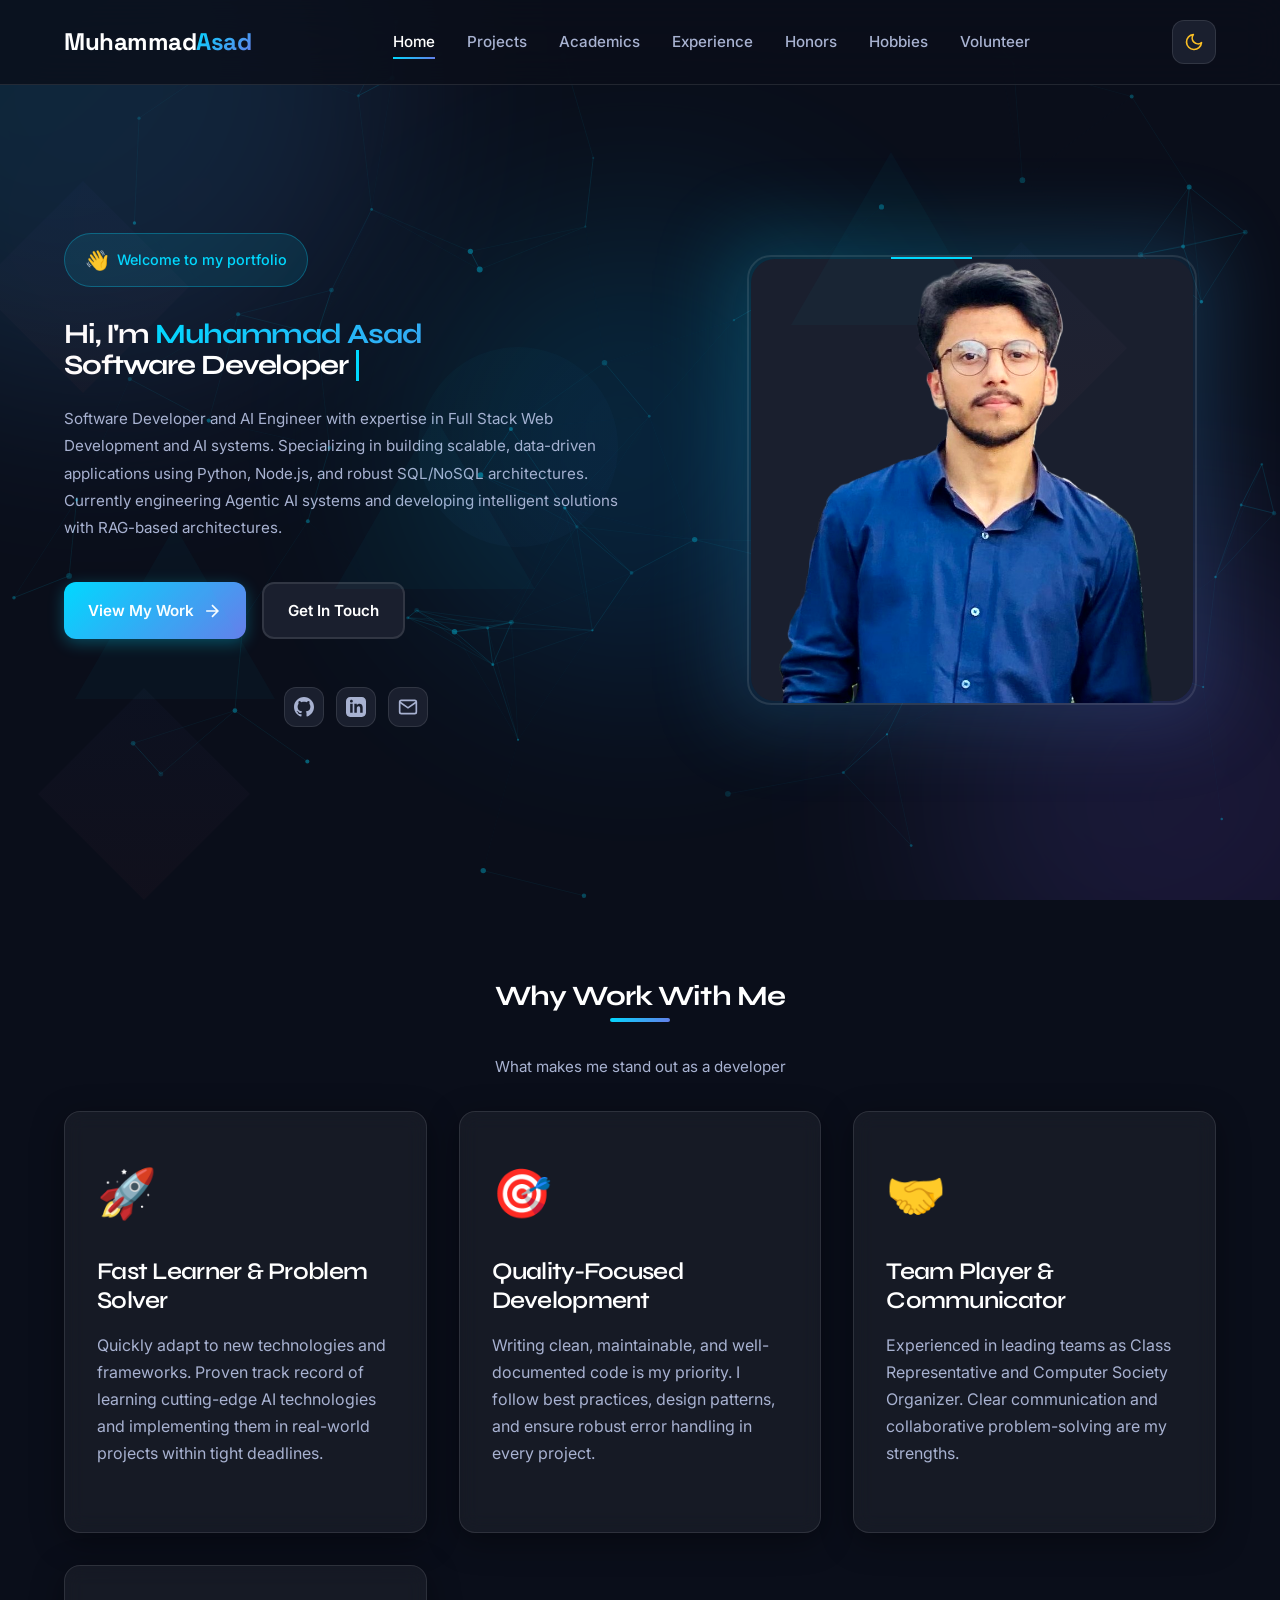
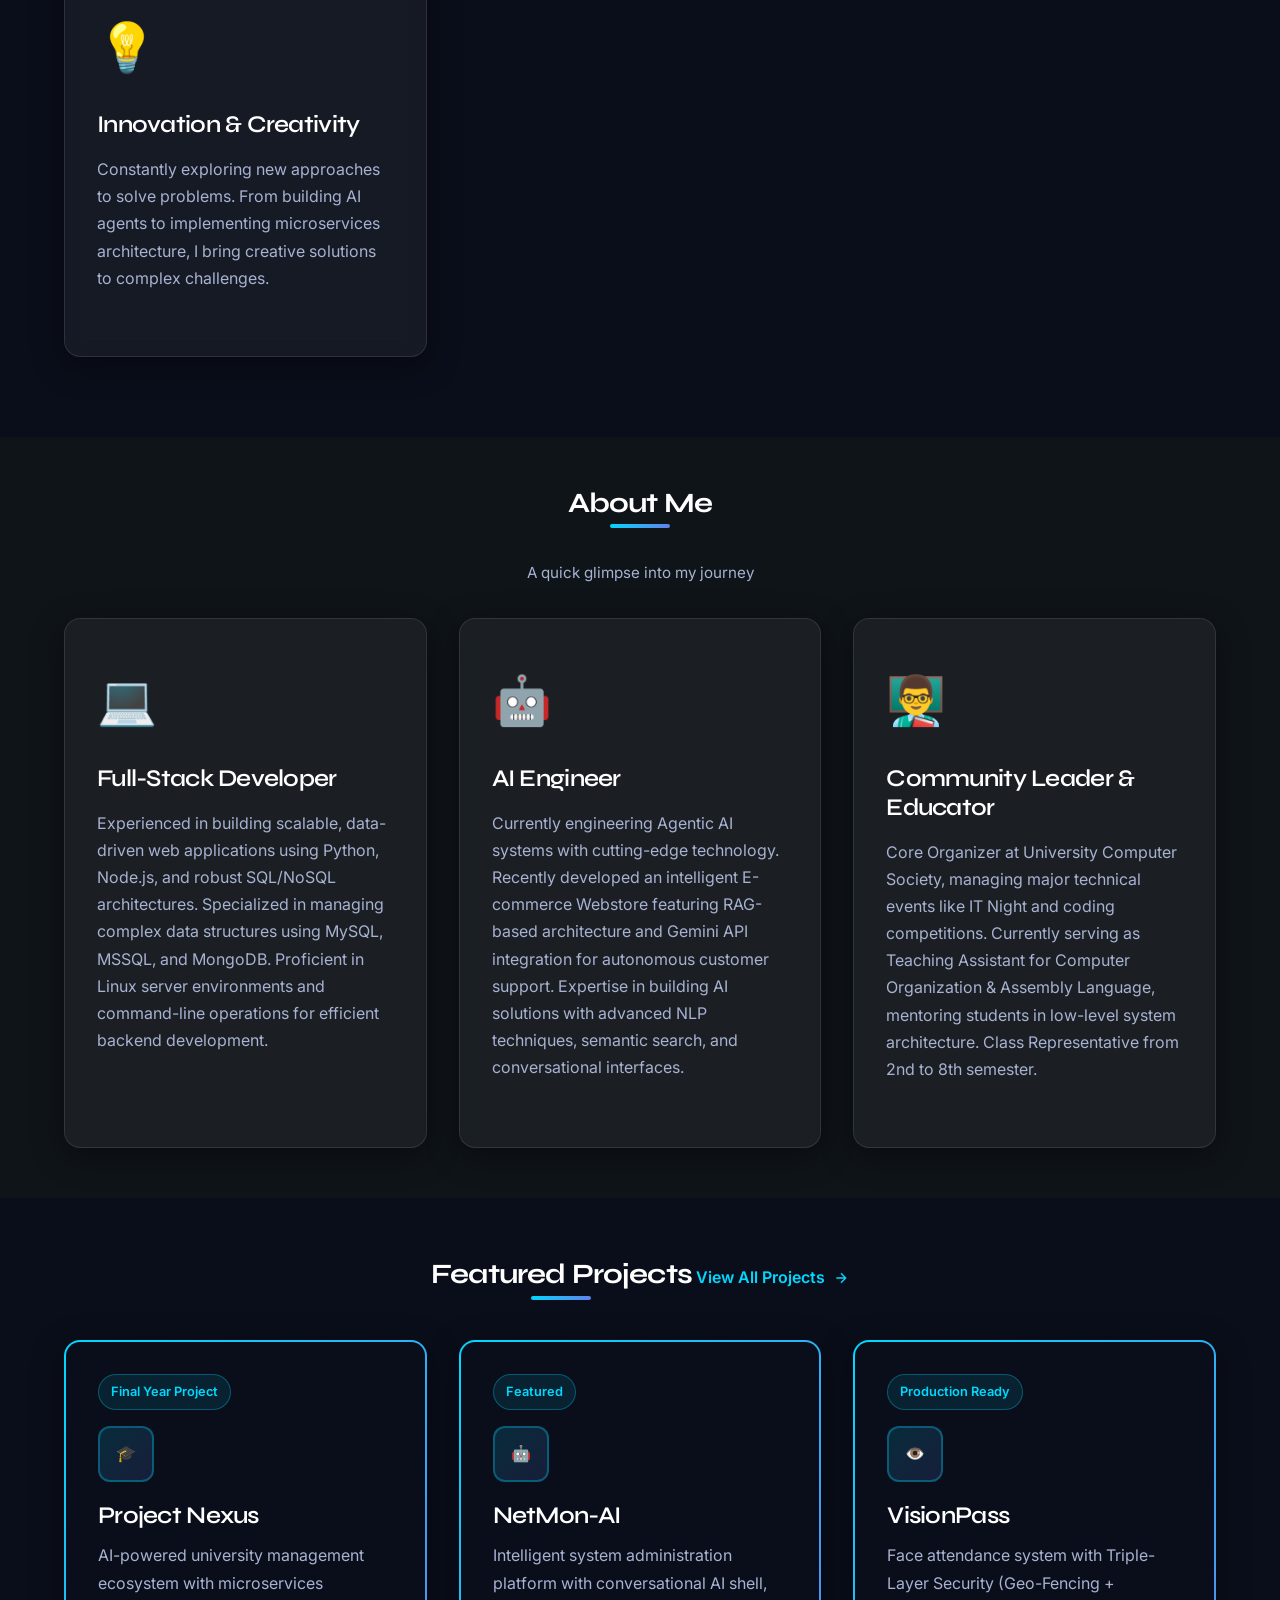
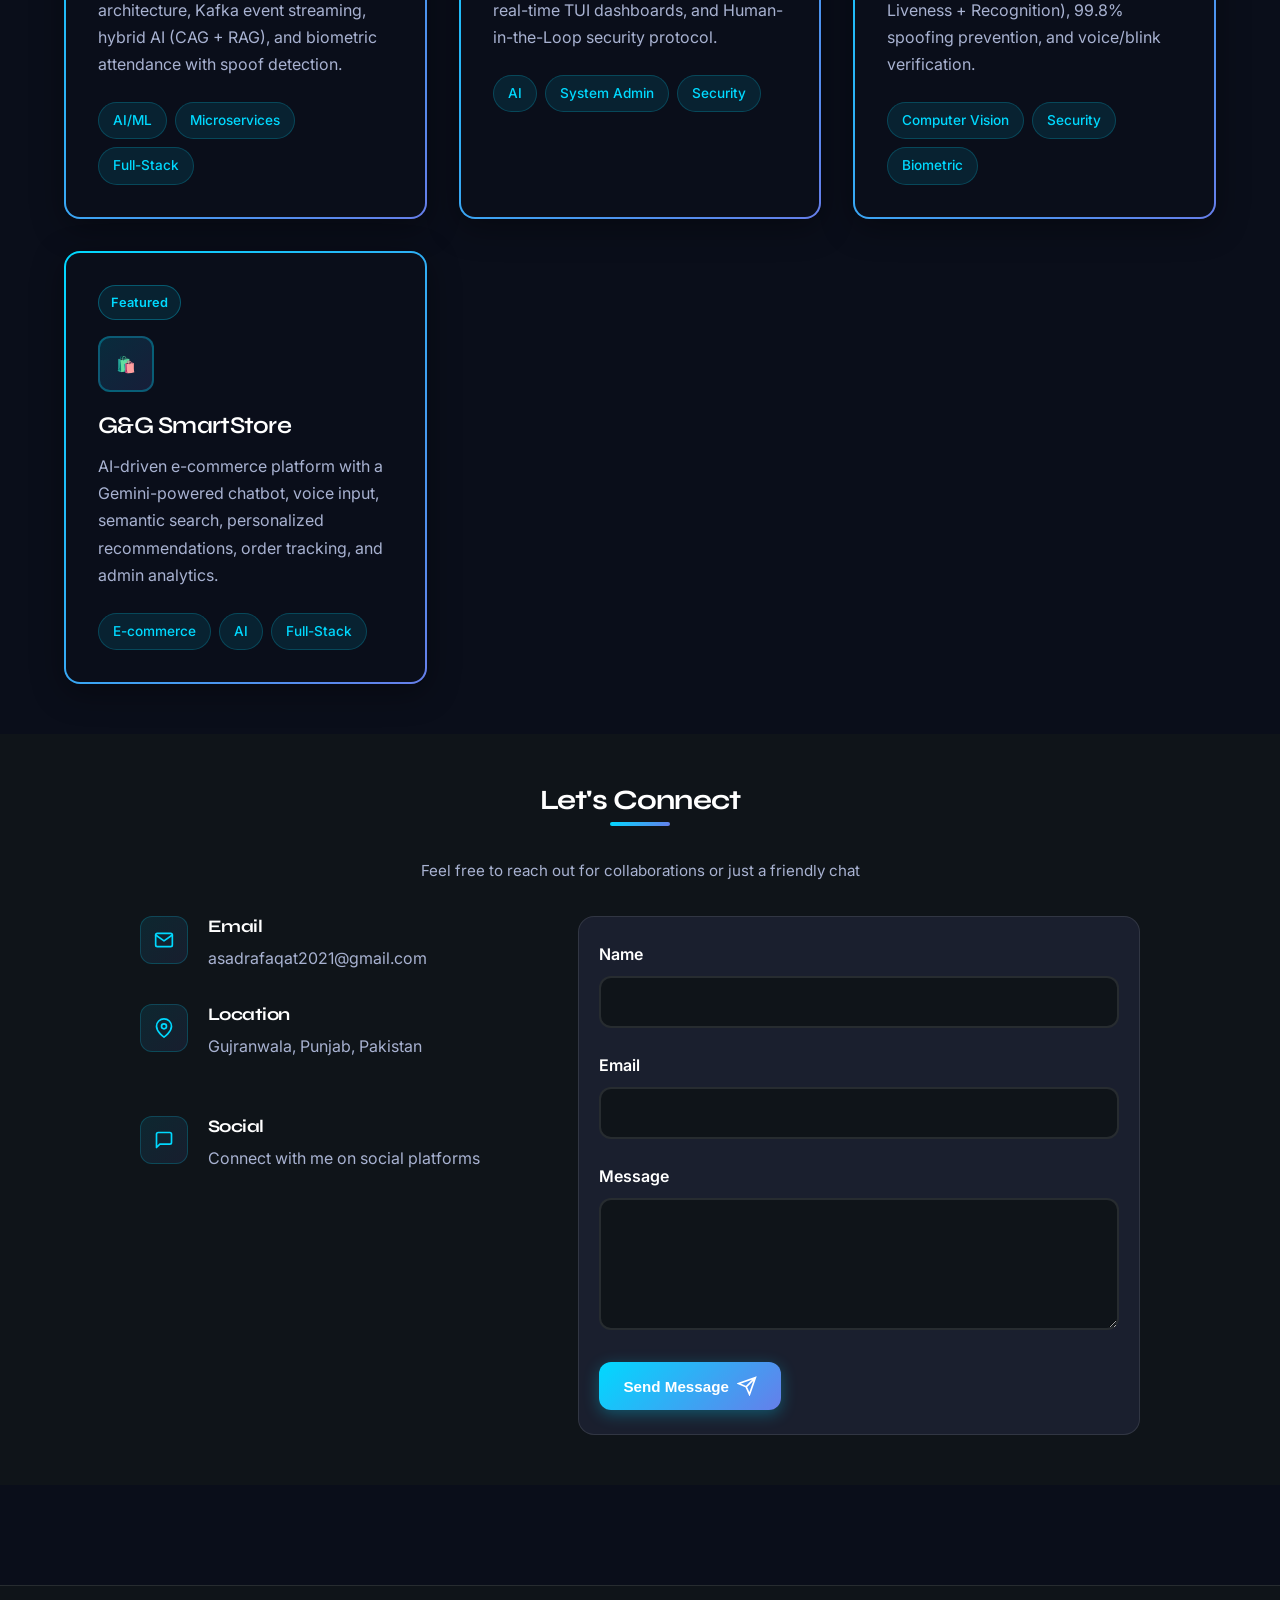
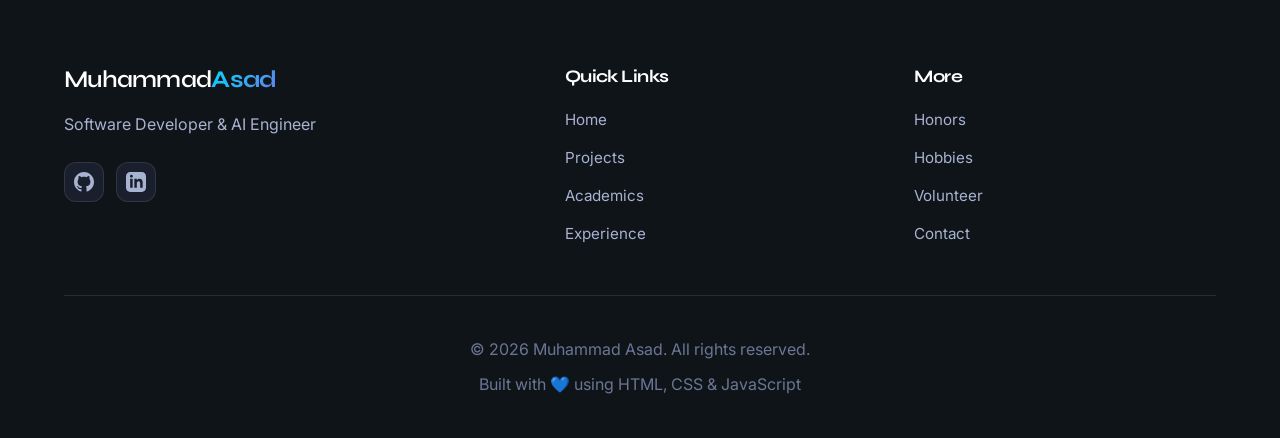
==== commit 4a6da79f: "Updates" ====
--- a/index.html
+++ b/index.html
@@ -12,6 +12,35 @@
   <link href="https://fonts.googleapis.com/css2?family=Syne:wght@400;600;700;800&family=Inter:wght@300;400;500;600&display=swap" rel="stylesheet">
 </head>
 <body>
+  <!-- Enhanced Splash Screen -->
+  <div class="splash-screen" id="splash">
+    <div class="splash-particles" id="splashParticles"></div>
+    
+    <div class="splash-glass-card">
+      <div class="splash-logo">
+        <div class="logo-circle">
+          <div class="rotating-ring ring-1"></div>
+          <div class="rotating-ring ring-2"></div>
+          <div class="rotating-ring ring-3"></div>
+          <span class="logo-text">MA</span>
+        </div>
+      </div>
+      
+      <h1 class="splash-title">Muhammad Asad</h1>
+      <p class="splash-subtitle">Software Developer & AI Engineer</p>
+      
+      <div class="splash-loader">
+        <div class="loader-track">
+          <div class="loader-bar"></div>
+        </div>
+        <div class="loader-info">
+          <span class="splash-loading-text">0%</span>
+          <span class="splash-status">Initializing...</span>
+        </div>
+      </div>
+    </div>
+  </div>
+
   <!-- Navigation -->
   <nav class="navbar" id="navbar">
     <div class="container">
--- a/styles.css
+++ b/styles.css
@@ -151,7 +151,7 @@
 }
 
 /* ===========================
-   AMAZING SPLASH SCREEN
+   ENHANCED SPLASH SCREEN
    =========================== */
 .splash-screen {
   position: fixed;
@@ -159,54 +159,72 @@
   left: 0;
   width: 100%;
   height: 100vh;
-  background: radial-gradient(ellipse at bottom, #1a1f2e 0%, #0a0e1a 100%);
+  background: 
+    radial-gradient(circle at 30% 20%, rgba(0, 217, 255, 0.08) 0%, transparent 60%),
+    radial-gradient(circle at 70% 80%, rgba(102, 126, 234, 0.06) 0%, transparent 60%),
+    linear-gradient(135deg, #0a0e1a 0%, #151923 50%, #0a0e1a 100%);
   display: flex;
   align-items: center;
   justify-content: center;
   z-index: 10000;
-  transition: opacity 0.8s ease-out, transform 0.8s ease-out;
+  transition: opacity 1.2s cubic-bezier(0.4, 0, 0.2, 1), 
+              transform 1.2s cubic-bezier(0.4, 0, 0.2, 1);
   overflow: hidden;
+}
+
+.splash-screen::before {
+  content: '';
+  position: absolute;
+  top: 0;
+  left: 0;
+  right: 0;
+  bottom: 0;
+  background: 
+    linear-gradient(180deg, transparent 0%, rgba(0, 0, 0, 0.3) 100%);
+  pointer-events: none;
 }
 
 .splash-screen.fade-out {
   opacity: 0;
-  transform: scale(1.1);
+  transform: scale(0.98);
   pointer-events: none;
 }
 
-/* Animated Particles Background */
+/* Subtle Glass Particles */
 .splash-particles {
   position: absolute;
   width: 100%;
   height: 100%;
   overflow: hidden;
+  opacity: 0.2;
 }
 
 .particle {
   position: absolute;
   width: 3px;
   height: 3px;
-  background: var(--accent-primary);
+  background: rgba(255, 255, 255, 0.3);
   border-radius: 50%;
   opacity: 0;
-  animation: particleFloat 3s ease-in-out infinite;
-  box-shadow: 0 0 10px var(--accent-primary);
+  animation: particleFloat 5s ease-in-out infinite;
+  box-shadow: 0 0 10px rgba(255, 255, 255, 0.2);
+  filter: blur(1px);
 }
 
 @keyframes particleFloat {
   0% {
     opacity: 0;
-    transform: translateY(100vh) translateX(0) scale(0);
+    transform: translateY(100vh) translateX(0) scale(0.5);
   }
   10% {
-    opacity: 1;
+    opacity: 0.4;
   }
   90% {
-    opacity: 1;
+    opacity: 0.4;
   }
   100% {
     opacity: 0;
-    transform: translateY(-100vh) translateX(100px) scale(1);
+    transform: translateY(-10vh) translateX(100px) scale(1);
   }
 }
 
@@ -218,190 +236,202 @@
 }
 
 .splash-glass-card {
-  background: rgba(26, 31, 46, 0.5);
-  backdrop-filter: blur(30px);
-  -webkit-backdrop-filter: blur(30px);
-  border: 1px solid rgba(255, 255, 255, 0.1);
+  background: rgba(20, 25, 40, 0.4);
+  backdrop-filter: blur(60px) saturate(150%);
+  -webkit-backdrop-filter: blur(60px) saturate(150%);
+  border: 1px solid rgba(255, 255, 255, 0.08);
   border-radius: 32px;
-  padding: 56px 72px;
-  box-shadow: 0 16px 64px rgba(0, 0, 0, 0.6),
-              0 0 100px rgba(0, 217, 255, 0.1);
+  padding: 60px 70px;
+  box-shadow: 
+    0 8px 32px rgba(0, 0, 0, 0.6),
+    0 20px 60px rgba(0, 0, 0, 0.4),
+    inset 0 1px 0 rgba(255, 255, 255, 0.05),
+    inset 0 -1px 0 rgba(0, 0, 0, 0.2);
   position: relative;
   overflow: hidden;
+  animation: cardEntrance 1s cubic-bezier(0.4, 0, 0.2, 1) backwards;
+}
+
+@keyframes cardEntrance {
+  0% {
+    opacity: 0;
+    transform: scale(0.95) translateY(20px);
+  }
+  100% {
+    opacity: 1;
+    transform: scale(1) translateY(0);
+  }
 }
 
 .splash-glass-card::before {
   content: '';
   position: absolute;
-  inset: -2px;
+  inset: -1px;
   background: linear-gradient(135deg, 
-    rgba(0, 217, 255, 0.4) 0%, 
-    rgba(102, 126, 234, 0.4) 50%,
-    rgba(0, 217, 255, 0.4) 100%);
+    rgba(0, 217, 255, 0.15) 0%, 
+    rgba(102, 126, 234, 0.15) 100%);
   border-radius: 32px;
   z-index: -1;
-  opacity: 0.6;
-  animation: borderPulse 3s ease-in-out infinite;
-  filter: blur(8px);
-}
-
-@keyframes borderPulse {
-  0%, 100% { opacity: 0.4; transform: scale(1); }
-  50% { opacity: 0.8; transform: scale(1.02); }
+  opacity: 0.5;
+  filter: blur(20px);
+  animation: subtlePulse 4s ease-in-out infinite;
+}
+
+@keyframes subtlePulse {
+  0%, 100% { opacity: 0.3; }
+  50% { opacity: 0.6; }
 }
 
 .splash-glass-card::after {
+  content: '';
+  position: absolute;
+  top: 0;
+  left: 0;
+  right: 0;
+  bottom: 0;
+  background: 
+    radial-gradient(circle at 20% 20%, rgba(255, 255, 255, 0.03) 0%, transparent 50%),
+    radial-gradient(circle at 80% 80%, rgba(255, 255, 255, 0.02) 0%, transparent 50%);
+  border-radius: 32px;
+  pointer-events: none;
+}
+
+.splash-logo {
+  margin-bottom: 36px;
+  animation: logoEntrance 0.8s cubic-bezier(0.4, 0, 0.2, 1) 0.2s backwards;
+}
+
+@keyframes logoEntrance {
+  0% {
+    opacity: 0;
+    transform: scale(0.9) translateY(10px);
+  }
+  100% {
+    opacity: 1;
+    transform: scale(1) translateY(0);
+  }
+}
+
+.logo-circle {
+  width: 130px;
+  height: 130px;
+  background: rgba(30, 35, 50, 0.6);
+  backdrop-filter: blur(20px);
+  -webkit-backdrop-filter: blur(20px);
+  border: 1px solid rgba(255, 255, 255, 0.1);
+  border-radius: 50%;
+  display: flex;
+  align-items: center;
+  justify-content: center;
+  margin: 0 auto;
+  box-shadow: 
+    0 10px 40px rgba(0, 0, 0, 0.4),
+    0 0 60px rgba(0, 217, 255, 0.15),
+    inset 0 1px 0 rgba(255, 255, 255, 0.1),
+    inset 0 -1px 0 rgba(0, 0, 0, 0.2);
+  position: relative;
+  overflow: hidden;
+}
+
+/* Subtle Glass Reflection Effect */
+.rotating-ring {
+  position: absolute;
+  border-radius: 50%;
+  opacity: 0;
+  pointer-events: none;
+}
+
+.ring-1,
+.ring-2,
+.ring-3 {
+  display: none;
+}
+
+.logo-circle::before {
   content: '';
   position: absolute;
   top: -50%;
   left: -50%;
   width: 200%;
   height: 200%;
-  background: radial-gradient(circle, rgba(0, 217, 255, 0.05) 0%, transparent 70%);
-  animation: rotate 10s linear infinite;
-}
-
-.splash-logo {
-  margin-bottom: 28px;
-}
-
-.logo-circle {
-  width: 120px;
-  height: 120px;
-  background: linear-gradient(135deg, #00d9ff 0%, #667eea 100%);
+  background: 
+    linear-gradient(135deg, rgba(255, 255, 255, 0.15) 0%, transparent 50%);
   border-radius: 50%;
-  display: flex;
-  align-items: center;
-  justify-content: center;
-  margin: 0 auto;
-  box-shadow: 0 12px 40px rgba(0, 217, 255, 0.4),
-              0 0 60px rgba(102, 126, 234, 0.3);
-  animation: logoFloat 3s ease-in-out infinite;
-  position: relative;
-}
-
-/* Rotating Rings around Logo */
-.rotating-ring {
-  position: absolute;
-  border-radius: 50%;
-  border: 2px solid transparent;
-}
-
-.ring-1 {
-  width: 140px;
-  height: 140px;
-  border-top-color: rgba(0, 217, 255, 0.6);
-  border-right-color: rgba(0, 217, 255, 0.3);
-  animation: ringRotate 2s linear infinite;
-}
-
-.ring-2 {
-  width: 160px;
-  height: 160px;
-  border-top-color: rgba(102, 126, 234, 0.6);
-  border-left-color: rgba(102, 126, 234, 0.3);
-  animation: ringRotate 3s linear infinite reverse;
-}
-
-.ring-3 {
-  width: 180px;
-  height: 180px;
-  border-top-color: rgba(0, 217, 255, 0.4);
-  border-bottom-color: rgba(102, 126, 234, 0.4);
-  animation: ringRotate 4s linear infinite;
-}
-
-@keyframes ringRotate {
-  from { transform: rotate(0deg); }
-  to { transform: rotate(360deg); }
-}
-
-.logo-circle::before {
+  pointer-events: none;
+}
+
+.logo-circle::after {
   content: '';
   position: absolute;
-  inset: -8px;
-  background: linear-gradient(135deg, #00d9ff, #667eea);
+  inset: -10px;
+  background: linear-gradient(135deg, rgba(0, 217, 255, 0.2), rgba(102, 126, 234, 0.2));
   border-radius: 50%;
-  filter: blur(20px);
-  opacity: 0.6;
+  filter: blur(25px);
+  opacity: 0.4;
   z-index: -1;
-  animation: glowPulse 2s ease-in-out infinite;
-}
-
-@keyframes glowPulse {
-  0%, 100% { 
-    opacity: 0.4;
-    transform: scale(0.95);
-  }
-  50% { 
-    opacity: 0.8;
-    transform: scale(1.05);
-  }
 }
 
 .logo-text {
   font-family: 'Syne', sans-serif;
-  font-size: 2.8rem;
+  font-size: 2.6rem;
   font-weight: 800;
-  color: white;
-  letter-spacing: -2px;
-  text-shadow: 0 4px 12px rgba(0, 0, 0, 0.4);
-  position: relative;
-  z-index: 10;
-}
-
-.splash-title {
-  font-size: 2.8rem;
-  font-weight: 700;
-  margin-bottom: 12px;
-  background: linear-gradient(135deg, #00d9ff 0%, #667eea 50%, #00d9ff 100%);
-  background-size: 200% auto;
+  background: linear-gradient(135deg, #ffffff 0%, rgba(0, 217, 255, 0.9) 100%);
   -webkit-background-clip: text;
   -webkit-text-fill-color: transparent;
   background-clip: text;
-  animation: titleShimmer 3s ease-in-out infinite, titleSlideUp 0.8s ease-out 0.3s backwards;
-}
-
-@keyframes titleShimmer {
-  0%, 100% { background-position: 0% center; }
-  50% { background-position: 100% center; }
+  letter-spacing: -2px;
+  filter: drop-shadow(0 2px 8px rgba(0, 0, 0, 0.3));
+  position: relative;
+  z-index: 10;
+}
+
+.splash-title {
+  font-size: 2.5rem;
+  font-weight: 700;
+  margin-bottom: 12px;
+  color: rgba(255, 255, 255, 0.95);
+  letter-spacing: -0.5px;
+  text-shadow: 0 2px 20px rgba(0, 217, 255, 0.2);
+  animation: titleSlideUp 0.8s ease-out 0.4s backwards;
 }
 
 .splash-subtitle {
-  font-size: 1.2rem;
-  color: var(--text-secondary);
+  font-size: 1.1rem;
+  color: rgba(255, 255, 255, 0.6);
   margin-bottom: 40px;
-  animation: titleSlideUp 0.8s ease-out 0.5s backwards;
+  animation: titleSlideUp 0.8s ease-out 0.6s backwards;
   letter-spacing: 0.5px;
+  font-weight: 400;
 }
 
 .splash-loader {
   width: 280px;
-  height: 6px;
-  background: rgba(255, 255, 255, 0.08);
+  margin: 0 auto 8px;
+  animation: titleSlideUp 0.8s ease-out 0.7s backwards;
+}
+
+.loader-track {
+  height: 4px;
+  background: rgba(255, 255, 255, 0.05);
+  backdrop-filter: blur(10px);
   border-radius: 10px;
-  margin: 0 auto 20px;
   overflow: visible;
   position: relative;
-  box-shadow: inset 0 2px 4px rgba(0, 0, 0, 0.3);
+  box-shadow: 
+    inset 0 1px 2px rgba(0, 0, 0, 0.3),
+    0 1px 0 rgba(255, 255, 255, 0.05);
 }
 
 .loader-bar {
   height: 100%;
-  background: linear-gradient(90deg, #00d9ff 0%, #667eea 50%, #00d9ff 100%);
-  background-size: 200% 100%;
+  background: linear-gradient(90deg, rgba(0, 217, 255, 0.8) 0%, rgba(102, 126, 234, 0.8) 100%);
   border-radius: 10px;
   width: 0%;
   transition: width 0.1s ease-out;
-  box-shadow: 0 0 20px rgba(0, 217, 255, 0.6),
-              0 0 40px rgba(102, 126, 234, 0.4);
-  animation: shimmer 2s ease-in-out infinite;
+  box-shadow: 
+    0 0 15px rgba(0, 217, 255, 0.3),
+    0 0 30px rgba(102, 126, 234, 0.2);
   position: relative;
-}
-
-@keyframes shimmer {
-  0%, 100% { background-position: 0% center; }
-  50% { background-position: 100% center; }
 }
 
 .loader-bar::after {
@@ -411,31 +441,20 @@
   right: 0;
   width: 30px;
   height: 100%;
-  background: linear-gradient(90deg, transparent, rgba(255, 255, 255, 0.4));
+  background: linear-gradient(90deg, transparent, rgba(255, 255, 255, 0.2));
   border-radius: 10px;
-  animation: slideGlow 1s ease-in-out infinite;
-}
-
-@keyframes slideGlow {
-  0%, 100% { opacity: 0; }
-  50% { opacity: 1; }
-}
-
-.loader-glow {
-  position: absolute;
-  top: -2px;
-  left: 0;
-  width: 0%;
-  height: 10px;
-  background: linear-gradient(90deg, transparent, rgba(0, 217, 255, 0.6), transparent);
-  filter: blur(8px);
-  border-radius: 10px;
-  animation: glowMove 2s ease-in-out infinite;
-}
-
-@keyframes glowMove {
-  0%, 100% { left: -20%; }
-  50% { left: 120%; }
+}
+
+
+
+.loader-info {
+  display: flex;
+  justify-content: space-between;
+  align-items: center;
+  margin-top: 16px;
+  width: 280px;
+  margin-left: auto;
+  margin-right: auto;
 }
 
 .splash-loading-info {
@@ -446,30 +465,17 @@
 }
 
 .splash-loading-text {
-  color: var(--accent-primary);
-  font-size: 1.1rem;
-  font-weight: 700;
-  letter-spacing: 2px;
-  text-shadow: 0 0 10px rgba(0, 217, 255, 0.5);
-  animation: numberPulse 0.5s ease-in-out infinite;
-}
-
-@keyframes numberPulse {
-  0%, 100% { transform: scale(1); }
-  50% { transform: scale(1.05); }
+  color: rgba(0, 217, 255, 0.9);
+  font-size: 1rem;
+  font-weight: 600;
+  letter-spacing: 1px;
 }
 
 .splash-status {
-  color: var(--text-secondary);
+  color: rgba(255, 255, 255, 0.5);
   font-size: 0.85rem;
-  font-weight: 500;
-  letter-spacing: 1px;
-  animation: textFade 1.5s ease-in-out infinite;
-}
-
-@keyframes textFade {
-  0%, 100% { opacity: 0.5; }
-  50% { opacity: 1; }
+  font-weight: 400;
+  letter-spacing: 0.5px;
 }
 
 @keyframes splashFadeIn {
@@ -477,13 +483,8 @@
   to { opacity: 1; transform: scale(1) translateY(0); }
 }
 
-@keyframes logoFloat {
-  0%, 100% { transform: translateY(0) rotate(0deg); }
-  50% { transform: translateY(-12px) rotate(2deg); }
-}
-
 @keyframes titleSlideUp {
-  from { opacity: 0; transform: translateY(30px); }
+  from { opacity: 0; transform: translateY(20px); }
   to { opacity: 1; transform: translateY(0); }
 }
 
@@ -505,24 +506,29 @@
 /* Responsive */
 @media (max-width: 768px) {
   .splash-glass-card {
-    padding: 40px 32px;
+    padding: 48px 36px;
+    border-radius: 24px;
   }
   
   .logo-circle {
-    width: 100px;
-    height: 100px;
-  }
-  
-  .ring-1 { width: 120px; height: 120px; }
-  .ring-2 { width: 140px; height: 140px; }
-  .ring-3 { width: 160px; height: 160px; }
+    width: 110px;
+    height: 110px;
+  }
+  
+  .logo-text {
+    font-size: 2.2rem;
+  }
   
   .splash-title {
-    font-size: 2.2rem;
+    font-size: 2rem;
+  }
+  
+  .splash-subtitle {
+    font-size: 1rem;
   }
   
   .splash-loader {
-    width: 220px;
+    width: 240px;
   }
 }
 
